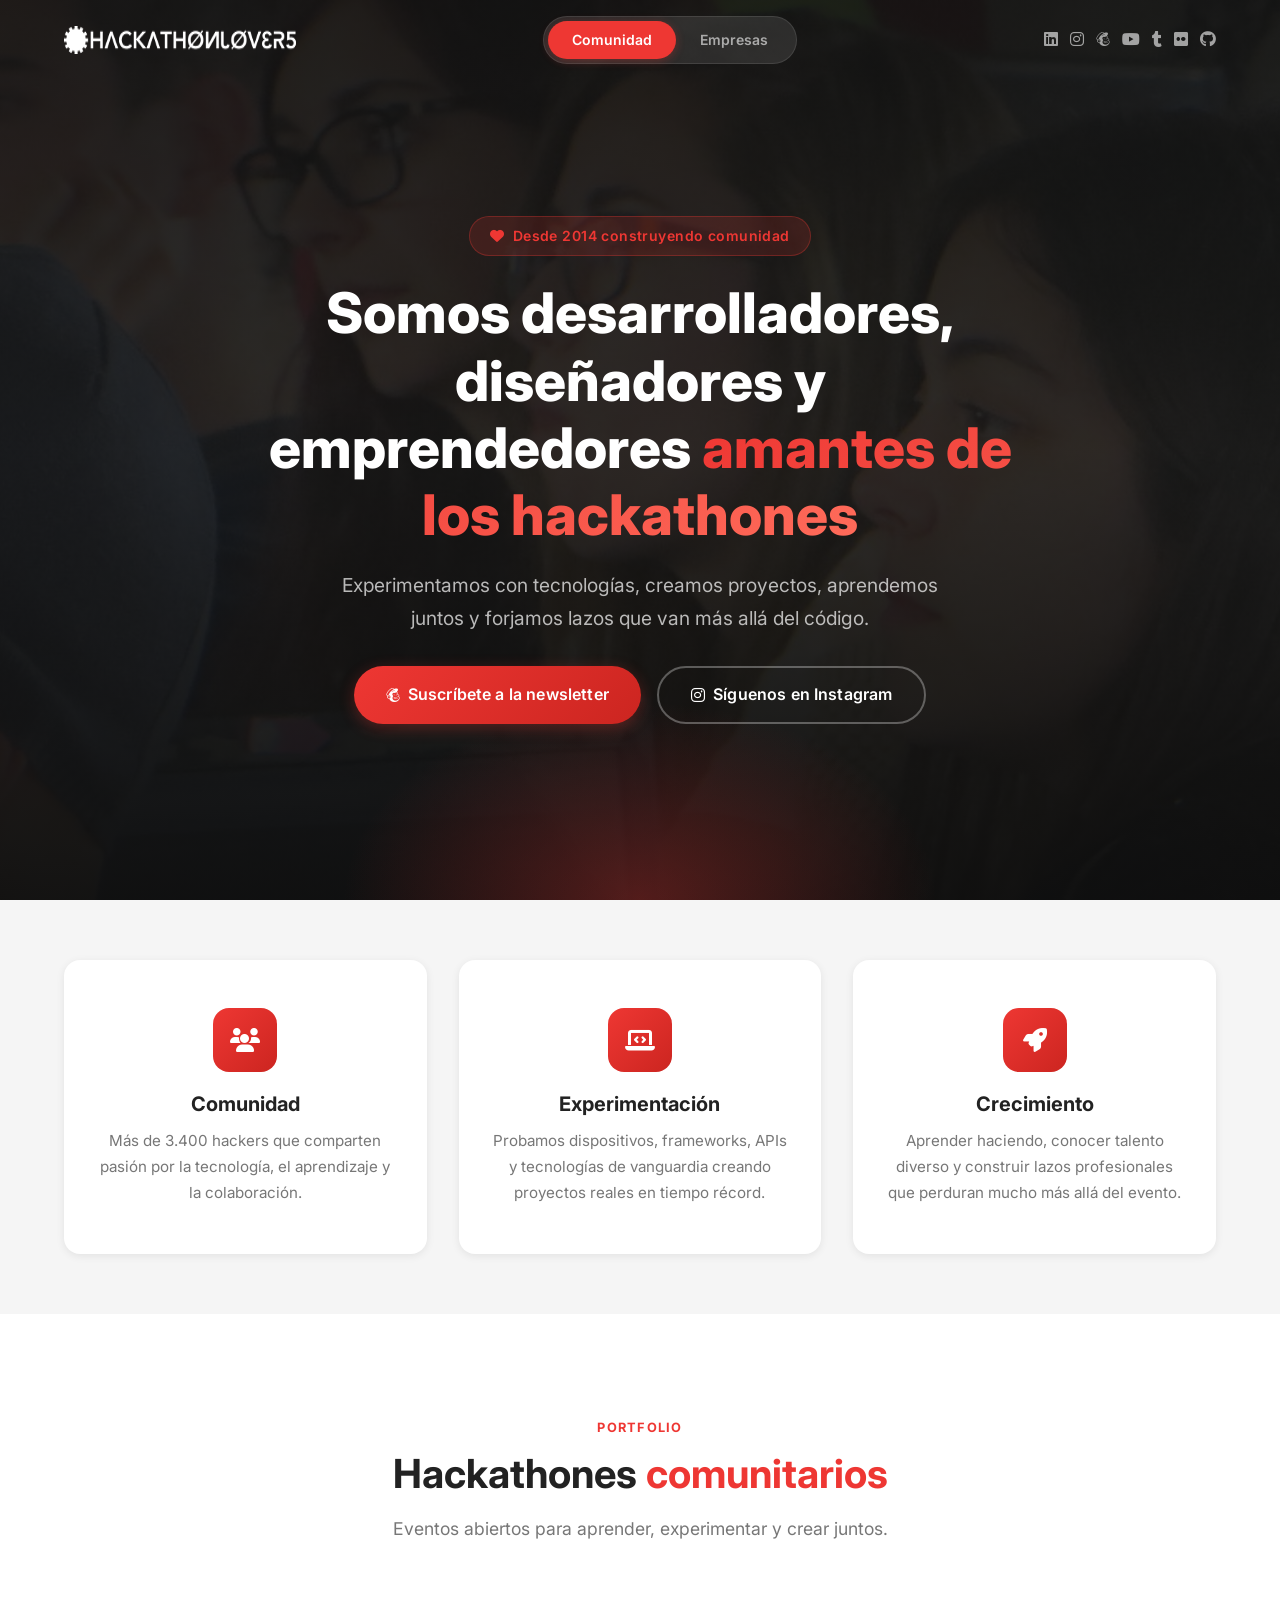
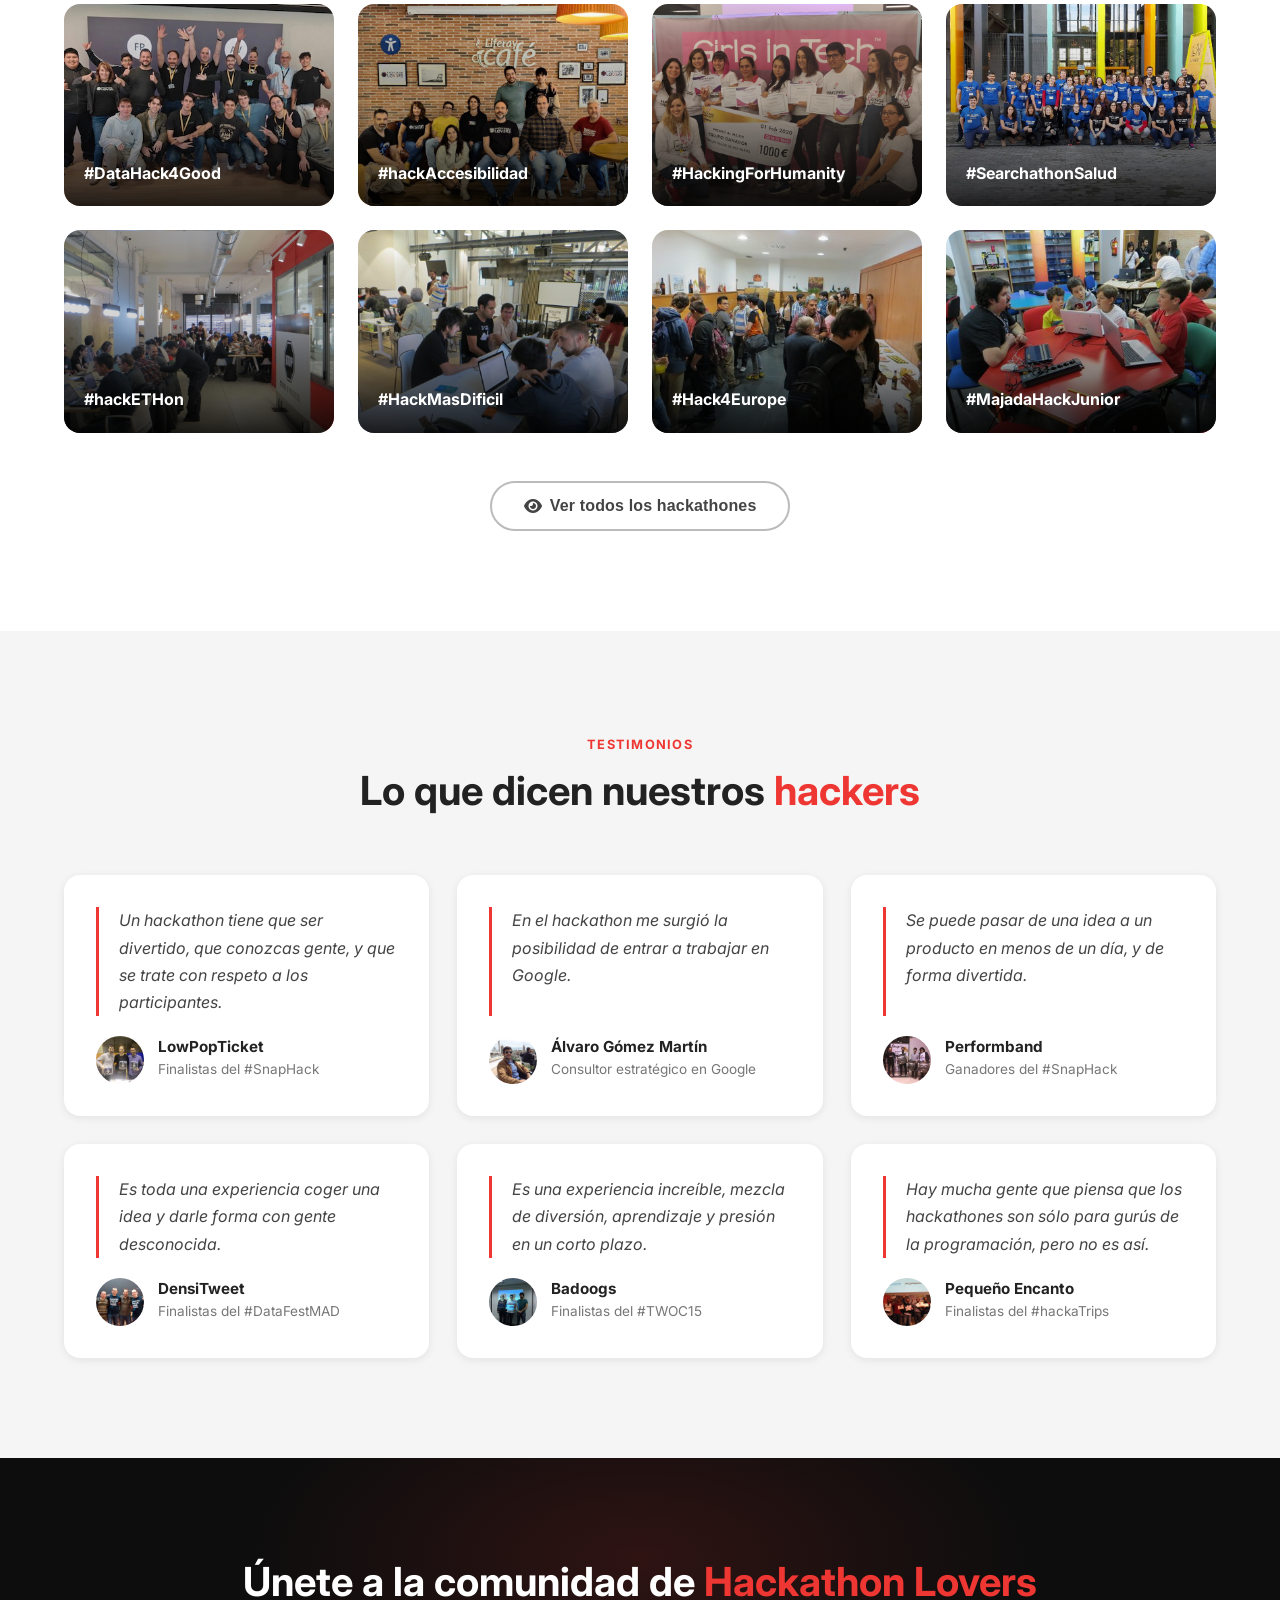
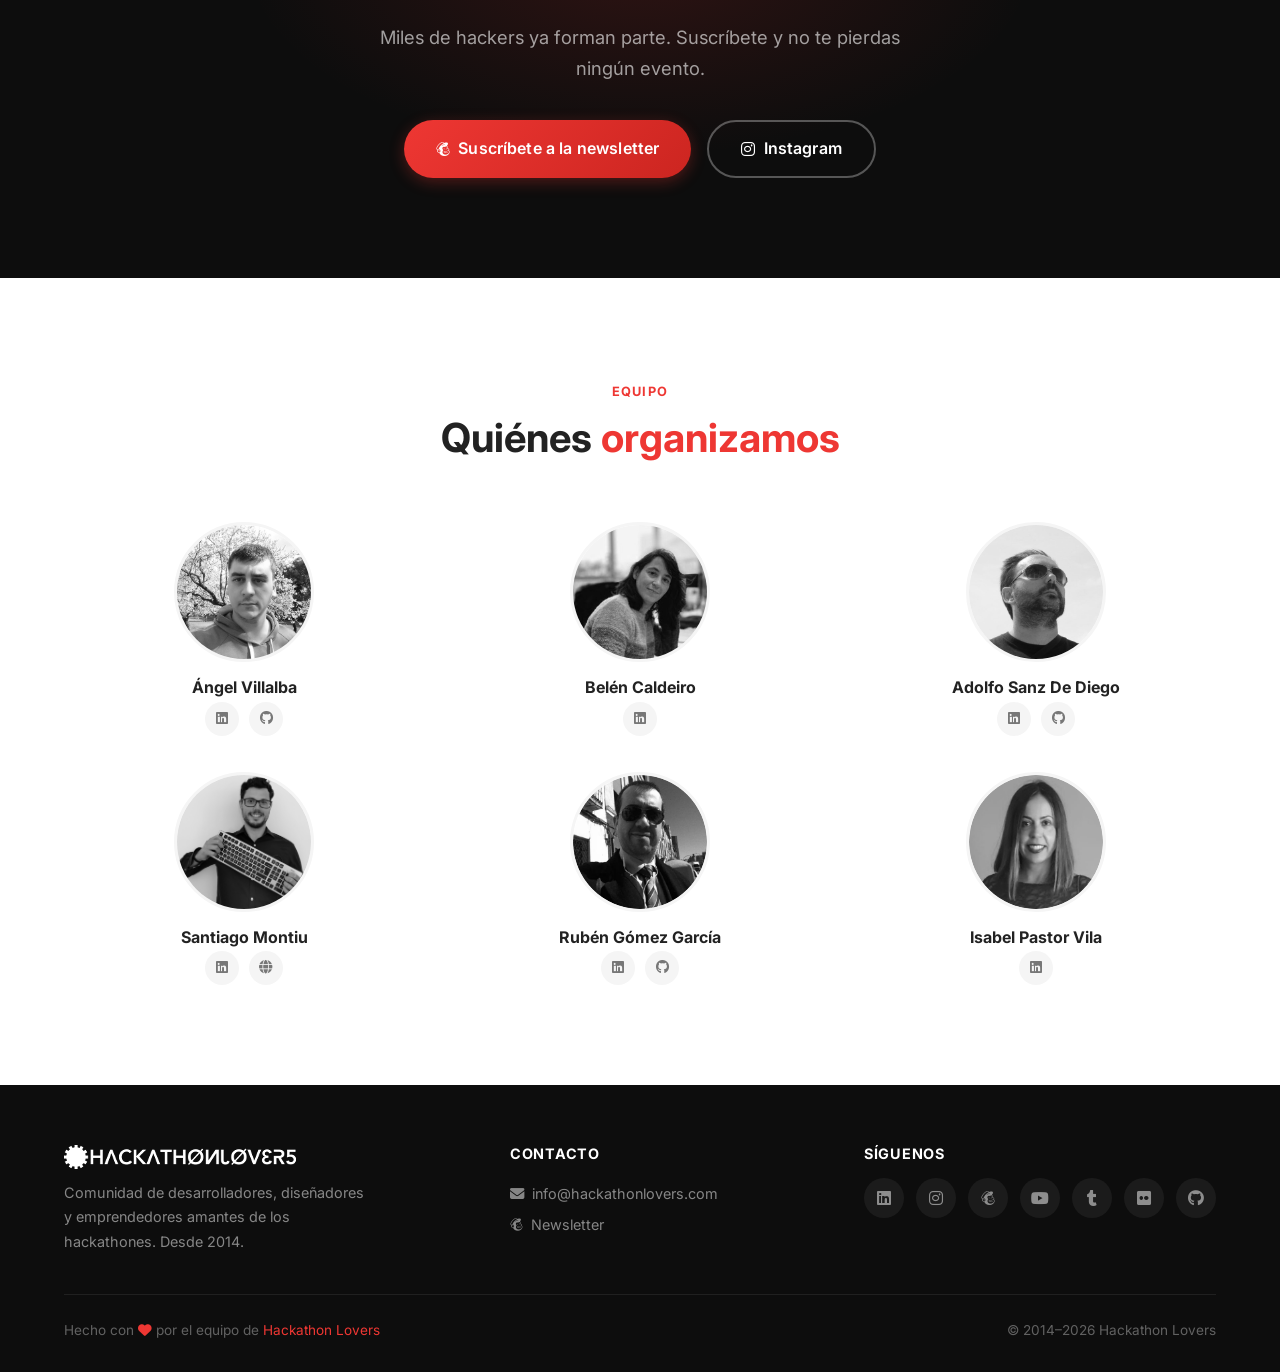
==== comunidad/index.html @ 28b508f4 "feat: nueva web y limpieza" ====
<!DOCTYPE html>
<html lang="es">

<head>
  <meta charset="utf-8">
  <meta name="viewport" content="width=device-width, initial-scale=1">

  <title>Hackathon Lovers — Comunidad de amantes de los hackathones</title>
  <meta name="description"
    content="Hackathon Lovers: comunidad de desarrolladores, diseñadores y emprendedores que organizan hackathones abiertos para aprender, experimentar y crear juntos.">
  <meta name="author" content="Hackathon Lovers">

  <!-- Canonical & International -->
  <link rel="canonical" href="https://hackathonlovers.com/comunidad/">

  <!-- Geo targeting -->
  <meta name="geo.region" content="ES">
  <meta name="geo.placename" content="Spain">
  <meta name="language" content="es">

  <!-- Open Graph -->
  <meta property="og:site_name" content="Hackathon Lovers">
  <meta property="og:title" content="Hackathon Lovers — Comunidad de amantes de los hackathones">
  <meta property="og:description" content="Hackathon Lovers: comunidad de desarrolladores, diseñadores y emprendedores que organizan hackathones abiertos para aprender, experimentar y crear juntos.">
  <meta property="og:type" content="website">
  <meta property="og:url" content="https://hackathonlovers.com/comunidad/">
  <meta property="og:image" content="https://hackathonlovers.com/v4.0/images/hackathones/3x1/1440/08-datafestmad-01-3x1-1440-white.jpg">

  <!-- Twitter Card -->
  <meta name="twitter:card" content="summary_large_image">
  <meta name="twitter:title" content="Hackathon Lovers — Comunidad de amantes de los hackathones">
  <meta name="twitter:description" content="Hackathon Lovers: comunidad de desarrolladores, diseñadores y emprendedores que organizan hackathones abiertos para aprender, experimentar y crear juntos.">
  <meta name="twitter:image" content="https://hackathonlovers.com/v4.0/images/hackathones/3x1/1440/08-datafestmad-01-3x1-1440-white.jpg">

  <!-- Structured data (Organization) -->
  <script type="application/ld+json">
  {
    "@context": "https://schema.org",
    "@type": "Organization",
    "name": "Hackathon Lovers",
    "url": "https://hackathonlovers.com",
    "logo": "https://hackathonlovers.com/v4.0/images/logo/hackathon-lovers-icon-200.png",
    "sameAs": [
      "https://www.linkedin.com/company/hackathonlovers/",
      "https://www.instagram.com/hackathon_lovers",
      "https://twitter.com/HackathonLovers",
      "https://github.com/hackathonlovers"
    ]
  }
  </script>

  <!-- WebSite + SearchAction for agents -->
  <script type="application/ld+json">
  {
    "@context": "https://schema.org",
    "@type": "WebSite",
    "url": "https://hackathonlovers.com/",
    "name": "Hackathon Lovers",
    "potentialAction": {
      "@type": "SearchAction",
      "target": "https://hackathonlovers.com/?s={search_term_string}",
      "query-input": "required name=search_term_string"
    }
  }
  </script>

  <!-- Favicon -->
  <link rel="shortcut icon" href="../../v4.0/images/logo/hackathon-lovers-icon-200.png">

  <!-- Preload hero image -->
  <link rel="preload" as="image" href="https://hackathonlovers.com/v4.0/images/hackathones/3x1/1440/08-datafestmad-01-3x1-1440-white.jpg">

  <!-- Google Fonts -->
  <link rel="preconnect" href="https://fonts.googleapis.com">
  <link rel="preconnect" href="https://fonts.gstatic.com" crossorigin>
  <link href="https://fonts.googleapis.com/css2?family=Inter:wght@400;500;600;700;800&display=swap" rel="stylesheet">

  <!-- Font Awesome 6 -->
  <link rel="stylesheet" href="https://cdnjs.cloudflare.com/ajax/libs/font-awesome/6.5.1/css/all.min.css">

  <!-- Styles -->
  <link rel="stylesheet" href="../styles.css">
</head>

<body class="community-mode">

  <!-- ============================================
       NAVBAR
       ============================================ -->
  <nav class="navbar" id="navbar">
    <div class="container">

      <a class="navbar-logo" href="https://hackathonlovers.com">
        <img src="../../v4.0/images/logo/logo-hackathon-lovers-alargado-bis-232x24.png" alt="Hackathon Lovers" width="232" height="24">
      </a>

      <!-- Page Tabs (links, not toggle) -->
      <div class="navbar-center">
        <div class="mode-toggle">
          <a href="../comunidad/" class="active">Comunidad</a>
          <a href="../empresas/">Empresas</a>
        </div>
      </div>

      <!-- Social -->
      <div class="navbar-social">
        <a href="https://www.linkedin.com/company/hackathonlovers/" title="LinkedIn" aria-label="LinkedIn">
          <i class="fa-brands fa-linkedin"></i>
        </a>
        <a href="https://www.instagram.com/hackathon_lovers" title="Instagram" aria-label="Instagram">
          <i class="fa-brands fa-instagram"></i>
        </a>
        <a href="https://mailchi.mp/821eae6fb30a/hackathonlovers" title="Newsletter" aria-label="Newsletter">
          <i class="fa-brands fa-mailchimp"></i>
        </a>
        <a href="http://youtube.com/channel/UCRwSe7jK-y62BMvIiNBV1qw" title="YouTube" aria-label="YouTube">
          <i class="fa-brands fa-youtube"></i>
        </a>
        <a href="http://hackathonlovers.tumblr.com/" title="Tumblr" aria-label="Tumblr">
          <i class="fa-brands fa-tumblr"></i>
        </a>
        <a href="http://flickr.com/photos/114271676@N05/sets/" title="Flickr" aria-label="Flickr">
          <i class="fa-brands fa-flickr"></i>
        </a>
        <a href="http://github.com/hackathonlovers" title="GitHub" aria-label="GitHub">
          <i class="fa-brands fa-github"></i>
        </a>
      </div>

      <button class="navbar-menu-btn" id="menuBtn" aria-label="Abrir menú">
        <i class="fa-solid fa-bars"></i>
      </button>
    </div>
  </nav>


  <!-- ============================================
       HERO
       ============================================ -->
  <section class="hero" id="hero-community">
    <div class="hero-bg" style="background-image: url('../../v4.0/images/hackathones/3x1/1440/08-datafestmad-01-3x1-1440-white.jpg')"></div>
    <div class="hero-overlay"></div>
    <div class="hero-content">
      <div class="hero-badge">
        <i class="fa-solid fa-heart"></i>
        Desde 2014 construyendo comunidad
      </div>
      <h1>Somos desarrolladores, diseñadores y emprendedores <span class="accent">amantes de los hackathones</span></h1>
      <p>Experimentamos con tecnologías, creamos proyectos, aprendemos juntos y forjamos lazos que van más allá del código.</p>
      <div class="hero-buttons">
        <a href="https://mailchi.mp/821eae6fb30a/hackathonlovers" class="btn btn-primary">
          <i class="fa-brands fa-mailchimp"></i> Suscríbete a la newsletter
        </a>
        <a href="https://instagram.com/hackathonlovers" class="btn btn-outline">
          <i class="fa-brands fa-instagram"></i> Síguenos en Instagram
        </a>
      </div>
    </div>
  </section>


  <!-- ============================================
       VALUE PROPS
       ============================================ -->
  <section class="value-strip" id="values-community">
    <div class="container">
      <div class="value-cards stagger-children">
        <div class="value-card fade-up">
          <div class="value-card-icon"><i class="fa-solid fa-users"></i></div>
          <h4>Comunidad</h4>
          <p>Más de 3.400 hackers que comparten pasión por la tecnología, el aprendizaje y la colaboración.</p>
        </div>
        <div class="value-card fade-up">
          <div class="value-card-icon"><i class="fa-solid fa-laptop-code"></i></div>
          <h4>Experimentación</h4>
          <p>Probamos dispositivos, frameworks, APIs y tecnologías de vanguardia creando proyectos reales en tiempo récord.</p>
        </div>
        <div class="value-card fade-up">
          <div class="value-card-icon"><i class="fa-solid fa-rocket"></i></div>
          <h4>Crecimiento</h4>
          <p>Aprender haciendo, conocer talento diverso y construir lazos profesionales que perduran mucho más allá del evento.</p>
        </div>
      </div>
    </div>
  </section>


  <!-- ============================================
       HACKATHONS GALLERY — COMMUNITY
       ============================================ -->
  <section class="hackathons" id="hackathones-community">
    <div class="container">
      <div class="section-header fade-up">
        <span class="section-label">Portfolio</span>
        <h2>Hackathones <span class="accent">comunitarios</span></h2>
        <p>Eventos abiertos para aprender, experimentar y crear juntos.</p>
      </div>

      <div class="hack-grid stagger-children" id="community-hack-grid">
        <a href="https://hackathonlovers.tumblr.com/post/809046539871961088/retrospectiva-del-hackathon-datahack4good-2025" class="hack-card fade-up">
          <img src="../../v4.0/images/hackathones/4x3/400/28-datahack4good-02-4x3-400.jpg" alt="#DataHack4Good" loading="lazy" width="400" height="300">
          <div class="hack-card-overlay"><div class="hack-card-name">#DataHack4Good</div></div>
        </a>
        <a href="https://hackathonlovers.tumblr.com/post/733176386914811904/retrospectiva-del-hackaccesibilidad" class="hack-card fade-up">
          <img src="../../v4.0/images/hackathones/4x3/400/25-hacckathonaccesibilidad-4x3-400.jpg" alt="#hackAccesibilidad" loading="lazy" width="400" height="300">
          <div class="hack-card-overlay"><div class="hack-card-name">#hackAccesibilidad</div></div>
        </a>
        <a href="https://hackathonlovers.tumblr.com/post/190505671748/retrospectiva-del-hackingforhumanityspain" class="hack-card fade-up">
          <img src="../../v4.0/images/hackathones/4x3/400/22-hackingforhumanityspain-02-4x3-400.jpg" alt="#HackingForHumanitySpain" loading="lazy" width="400" height="300">
          <div class="hack-card-overlay"><div class="hack-card-name">#HackingForHumanity</div></div>
        </a>
        <a href="https://hackathonlovers.tumblr.com/post/189309500208/retrospectiva-del-searchathonsalud" class="hack-card fade-up">
          <img src="../../v4.0/images/hackathones/4x3/400/21-searchathon-4x3-400.jpg" alt="#SearchathonSalud" loading="lazy" width="400" height="300">
          <div class="hack-card-overlay"><div class="hack-card-name">#SearchathonSalud</div></div>
        </a>
        <a href="http://hackathonlovers.tumblr.com/post/172714642778/retrospectiva-del-hackethon" class="hack-card fade-up">
          <img src="../../v4.0/images/hackathones/4x3/400/18-hackethon-02-4x3-400.jpg" alt="#hackETHon" loading="lazy" width="400" height="300">
          <div class="hack-card-overlay"><div class="hack-card-name">#hackETHon</div></div>
        </a>
        <a href="http://hackathonlovers.tumblr.com/post/149192834343/retrospectiva-del-hackmasdificil" class="hack-card fade-up">
          <img src="../../v4.0/images/hackathones/4x3/400/16-hackmasdificil-01-4x3-400.jpg" alt="#HackMasDificil" loading="lazy" width="400" height="300">
          <div class="hack-card-overlay"><div class="hack-card-name">#HackMasDificil</div></div>
        </a>
        <a href="http://hackathonlovers.tumblr.com/post/127698989908/retrospectiva-del-hack4europe" class="hack-card fade-up">
          <img src="../../v4.0/images/hackathones/4x3/400/11-hack4europe-01-4x3-400.jpg" alt="#Hack4Europe" loading="lazy" width="400" height="300">
          <div class="hack-card-overlay"><div class="hack-card-name">#Hack4Europe</div></div>
        </a>
        <a href="http://hackathonlovers.tumblr.com/post/127863108708/retrospectiva-del-majadahackjunior" class="hack-card fade-up">
          <img src="../../v4.0/images/hackathones/4x3/400/12-majadahackjunior-03-4x3-400.jpg" alt="#MajadaHackJunior" loading="lazy" width="400" height="300">
          <div class="hack-card-overlay"><div class="hack-card-name">#MajadaHackJunior</div></div>
        </a>
      </div>

      <!-- Resto ocultos -->
      <div class="hack-grid stagger-children hack-grid-extra" id="community-hack-extra" style="display:none; margin-top:24px;">
        <a href="http://hackathonlovers.tumblr.com/post/125829754083/retrospectiva-del-hackonbusiness" class="hack-card fade-up">
          <img src="../../v4.0/images/hackathones/4x3/400/09-hackonbusiness-01-4x3-400.jpg" alt="#HackOnBusiness" loading="lazy" width="400" height="300">
          <div class="hack-card-overlay"><div class="hack-card-name">#HackOnBusiness</div></div>
        </a>
        <a href="http://hackathonlovers.tumblr.com/post/114679399643/retrospectiva-del-campusinwatch-2015-de-c%C3%B3rdoba" class="hack-card fade-up">
          <img src="../../v4.0/images/hackathones/4x3/400/07-campusinwatch-04-4x3-400.jpg" alt="#CampusInWatch" loading="lazy" width="400" height="300">
          <div class="hack-card-overlay"><div class="hack-card-name">#CampusInWatch</div></div>
        </a>
        <a href="http://hackathonlovers.tumblr.com/post/113606425548/retrospectiva-del-winterhackvlc" class="hack-card fade-up">
          <img src="../../v4.0/images/hackathones/4x3/400/06-winterhack-02-4x3-400.jpg" alt="#WinterHackVLC" loading="lazy" width="400" height="300">
          <div class="hack-card-overlay"><div class="hack-card-name">#WinterHackVLC</div></div>
        </a>
        <a href="http://www.meetup.com/es/Hackathon-Lovers/events/206820802/" class="hack-card fade-up">
          <img src="../../v4.0/images/hackathones/4x3/400/04-thinkingthings-02-4x3-400.jpg" alt="#ThinkingThings" loading="lazy" width="400" height="300">
          <div class="hack-card-overlay"><div class="hack-card-name">#ThinkingThings</div></div>
        </a>
        <a href="http://www.meetup.com/es/Hackathon-Lovers/events/196595462/" class="hack-card fade-up">
          <img src="../../v4.0/images/hackathones/4x3/400/03-summerhack-02-4x3-400.jpg" alt="#SummerHackVLC" loading="lazy" width="400" height="300">
          <div class="hack-card-overlay"><div class="hack-card-name">#SummerHackVLC</div></div>
        </a>
        <a href="http://hackathonlovers.tumblr.com/post/73306343548/retrospectiva-del-primer-hackathon-de" class="hack-card fade-up">
          <img src="../../v4.0/images/hackathones/4x3/400/01-primer-hackathon-03-4x3-400.jpg" alt="#PrimerHackathon" loading="lazy" width="400" height="300">
          <div class="hack-card-overlay"><div class="hack-card-name">#PrimerHackathon</div></div>
        </a>
      </div>

      <div class="text-center" style="margin-top:32px;">
        <button class="btn btn-outline-dark" id="btn-show-community" onclick="toggleHacks('community')">
          <i class="fa-solid fa-eye"></i> Ver todos los hackathones
        </button>
      </div>
    </div>
  </section>


  <!-- ============================================
       TESTIMONIALS
       ============================================ -->
  <section class="testimonials" id="testimonios-community">
    <div class="container">
      <div class="section-header fade-up">
        <span class="section-label">Testimonios</span>
        <h2>Lo que dicen nuestros <span class="accent">hackers</span></h2>
      </div>

      <div class="testimonial-grid stagger-children">

        <div class="testimonial-card fade-up">
          <div class="testimonial-quote">Un hackathon tiene que ser divertido, que conozcas gente, y que se trate con respeto a los participantes.</div>
          <div class="testimonial-author">
            <img src="../../v4.0/images/entrevistas/cuadradas/128/04-lowpopticket-bis-128.jpg" alt="LowPopTicket" loading="lazy" width="128" height="128">
            <div class="testimonial-author-info">
              <h5>LowPopTicket</h5>
              <span>Finalistas del #SnapHack</span>
            </div>
          </div>
        </div>

        <div class="testimonial-card fade-up">
          <div class="testimonial-quote">En el hackathon me surgió la posibilidad de entrar a trabajar en Google.</div>
          <div class="testimonial-author">
            <img src="../../v4.0/images/entrevistas/cuadradas/128/02-alvaro-gomez-bis-128.jpg" alt="Álvaro Gómez Martín" loading="lazy" width="128" height="128">
            <div class="testimonial-author-info">
              <h5>Álvaro Gómez Martín</h5>
              <span>Consultor estratégico en Google</span>
            </div>
          </div>
        </div>

        <div class="testimonial-card fade-up">
          <div class="testimonial-quote">Se puede pasar de una idea a un producto en menos de un día, y de forma divertida.</div>
          <div class="testimonial-author">
            <img src="../../v4.0/images/entrevistas/cuadradas/128/05-performband-bis-128.jpg" alt="Performband" loading="lazy" width="128" height="128">
            <div class="testimonial-author-info">
              <h5>Performband</h5>
              <span>Ganadores del #SnapHack</span>
            </div>
          </div>
        </div>

        <div class="testimonial-card fade-up">
          <div class="testimonial-quote">Es toda una experiencia coger una idea y darle forma con gente desconocida.</div>
          <div class="testimonial-author">
            <img src="../../v4.0/images/entrevistas/cuadradas/128/10-densitweet-bis-128.jpg" alt="DensiTweet" loading="lazy" width="128" height="128">
            <div class="testimonial-author-info">
              <h5>DensiTweet</h5>
              <span>Finalistas del #DataFestMAD</span>
            </div>
          </div>
        </div>

        <div class="testimonial-card fade-up">
          <div class="testimonial-quote">Es una experiencia increíble, mezcla de diversión, aprendizaje y presión en un corto plazo.</div>
          <div class="testimonial-author">
            <img src="../../v4.0/images/entrevistas/cuadradas/128/12-badoogs-bis-128.jpg" alt="Badoogs" loading="lazy" width="128" height="128">
            <div class="testimonial-author-info">
              <h5>Badoogs</h5>
              <span>Finalistas del #TWOC15</span>
            </div>
          </div>
        </div>

        <div class="testimonial-card fade-up">
          <div class="testimonial-quote">Hay mucha gente que piensa que los hackathones son sólo para gurús de la programación, pero no es así.</div>
          <div class="testimonial-author">
            <img src="../../v4.0/images/entrevistas/cuadradas/128/30-pequeno-encanto-bis-128.jpg" alt="Pequeño Encanto" loading="lazy" width="128" height="128">
            <div class="testimonial-author-info">
              <h5>Pequeño Encanto</h5>
              <span>Finalistas del #hackaTrips</span>
            </div>
          </div>
        </div>

      </div>
    </div>
  </section>


  <!-- ============================================
       CTA
       ============================================ -->
  <section class="cta" id="cta-community">
    <div class="container">
      <h2 class="fade-up">Únete a la comunidad de <span class="accent">Hackathon Lovers</span></h2>
      <p class="fade-up">Miles de hackers ya forman parte. Suscríbete y no te pierdas ningún evento.</p>
      <div class="hero-buttons fade-up">
        <a href="https://mailchi.mp/821eae6fb30a/hackathonlovers" class="btn btn-primary">
          <i class="fa-brands fa-mailchimp"></i> Suscríbete a la newsletter
        </a>
        <a href="https://instagram.com/hackathonlovers" class="btn btn-outline">
          <i class="fa-brands fa-instagram"></i> Instagram
        </a>
      </div>
    </div>
  </section>


  <!-- ============================================
       TEAM
       ============================================ -->
  <section class="team" id="equipo">
    <div class="container">
      <div class="section-header fade-up">
        <span class="section-label">Equipo</span>
        <h2>Quiénes <span class="accent">organizamos</span></h2>
      </div>

      <div class="team-grid stagger-children">

        <!-- Ángel Villalba -->
        <div class="team-card fade-up">
          <img class="team-photo" src="../../v4.0/images/team/angel-villalba-400-bn.jpg" alt="Ángel Villalba">
          <h4>Ángel Villalba</h4>
          <div class="team-social">
            <a href="http://linkedin.com/in/angelvilfp" aria-label="LinkedIn"><i class="fa-brands fa-linkedin"></i></a>
            <a href="http://github.com/angelisco1" aria-label="GitHub"><i class="fa-brands fa-github"></i></a>
          </div>
        </div>

        <!-- Belén Caldeiro -->
        <div class="team-card fade-up">
          <img class="team-photo" src="../../v4.0/images/team/belen-caldeiro-400-bn.jpg" alt="Belén Caldeiro">
          <h4>Belén Caldeiro</h4>
          <div class="team-social">
            <a href="https://www.linkedin.com/in/belencaldeiro/" aria-label="LinkedIn"><i class="fa-brands fa-linkedin"></i></a>
          </div>
        </div>

        <!-- Adolfo Sanz De Diego -->
        <div class="team-card fade-up">
          <img class="team-photo" src="../../v4.0/images/team/adolfo-sanz-400-bn.jpg" alt="Adolfo Sanz De Diego">
          <h4>Adolfo Sanz De Diego</h4>
          <div class="team-social">
            <a href="http://linkedin.com/in/asanzdiego" aria-label="LinkedIn"><i class="fa-brands fa-linkedin"></i></a>
            <a href="http://github.com/asanzdiego" aria-label="GitHub"><i class="fa-brands fa-github"></i></a>
          </div>
        </div>

        <!-- Santiago Montiu -->
        <div class="team-card fade-up">
          <img class="team-photo" src="../../v4.0/images/team/santiago-montiu.jpg" alt="Santiago Montiu">
          <h4>Santiago Montiu</h4>
          <div class="team-social">
            <a href="https://es.linkedin.com/in/montiu" aria-label="LinkedIn"><i class="fa-brands fa-linkedin"></i></a>
            <a href="https://montiu.com" aria-label="Web personal"><i class="fa-solid fa-globe"></i></a>
          </div>
        </div>

        <!-- Rubén Gómez García -->
        <div class="team-card fade-up">
          <img class="team-photo" src="../../v4.0/images/team/ruben-gomez-400-bn.png" alt="Rubén Gómez García">
          <h4>Rubén Gómez García</h4>
          <div class="team-social">
            <a href="https://www.linkedin.com/in/rubgomez/" aria-label="LinkedIn"><i class="fa-brands fa-linkedin"></i></a>
            <a href="https://github.com/kaneproject" aria-label="GitHub"><i class="fa-brands fa-github"></i></a>
          </div>
        </div>

        <!-- Isabel Pastor Vila -->
        <div class="team-card fade-up">
          <img class="team-photo" src="../../v4.0/images/team/isabel-pastor-400-bn.png" alt="Isabel Pastor Vila">
          <h4>Isabel Pastor Vila</h4>
          <div class="team-social">
            <a href="https://www.linkedin.com/in/m%C2%AA-isabel-pastor-vila-a5713754/" aria-label="LinkedIn"><i class="fa-brands fa-linkedin"></i></a>
          </div>
        </div>

      </div>
    </div>
  </section>


  <!-- ============================================
       FOOTER
       ============================================ -->
  <footer class="footer">
    <div class="container">
      <div class="footer-content">

        <div class="footer-brand">
          <img src="../../v4.0/images/logo/logo-hackathon-lovers-alargado-bis-232x24.png" alt="Hackathon Lovers">
          <p>Comunidad de desarrolladores, diseñadores y emprendedores amantes de los hackathones. Desde 2014.</p>
        </div>

        <div class="footer-links">
          <h5>Contacto</h5>
          <a href="mailto:info@hackathonlovers.com"><i class="fa-solid fa-envelope"></i>&nbsp; info@hackathonlovers.com</a>
          <a href="https://mailchi.mp/821eae6fb30a/hackathonlovers"><i class="fa-brands fa-mailchimp"></i>&nbsp; Newsletter</a>
        </div>

        <div>
          <h5 style="color:white; font-size:0.9rem; margin-bottom:16px; text-transform:uppercase; letter-spacing:0.05em;">Síguenos</h5>
          <div class="footer-social">
            <a href="https://www.linkedin.com/company/hackathonlovers/" aria-label="LinkedIn"><i class="fa-brands fa-linkedin"></i></a>
            <a href="https://www.instagram.com/hackathon_lovers" aria-label="Instagram"><i class="fa-brands fa-instagram"></i></a>
            <a href="https://mailchi.mp/821eae6fb30a/hackathonlovers" aria-label="Newsletter"><i class="fa-brands fa-mailchimp"></i></a>
            <a href="http://youtube.com/channel/UCRwSe7jK-y62BMvIiNBV1qw" aria-label="YouTube"><i class="fa-brands fa-youtube"></i></a>
            <a href="http://hackathonlovers.tumblr.com/" aria-label="Tumblr"><i class="fa-brands fa-tumblr"></i></a>
            <a href="http://flickr.com/photos/114271676@N05/sets/" aria-label="Flickr"><i class="fa-brands fa-flickr"></i></a>
            <a href="http://github.com/hackathonlovers" aria-label="GitHub"><i class="fa-brands fa-github"></i></a>
          </div>
        </div>

      </div>

      <div class="footer-bottom">
        <p>Hecho con <span class="heart"><i class="fa-solid fa-heart"></i></span> por el equipo de <a href="https://hackathonlovers.com">Hackathon Lovers</a></p>
        <p>© 2014–2026 Hackathon Lovers</p>
      </div>
    </div>
  </footer>


  <!-- ============================================
       JAVASCRIPT
       ============================================ -->
  <script>
    document.addEventListener('DOMContentLoaded', function () {

      // ------ Navbar scroll ------
      const navbar = document.getElementById('navbar');
      window.addEventListener('scroll', () => {
        navbar.classList.toggle('scrolled', window.scrollY > 60);
      });


      // ------ Mobile menu ------
      const menuBtn = document.getElementById('menuBtn');
      menuBtn.addEventListener('click', () => {
        navbar.classList.toggle('menu-open');
      });


      // ------ Fade-up on scroll (Intersection Observer) ------
      const observer = new IntersectionObserver((entries) => {
        entries.forEach(entry => {
          if (entry.isIntersecting) {
            entry.target.classList.add('visible');
          }
        });
      }, {
        threshold: 0.1,
        rootMargin: '0px 0px -60px 0px'
      });

      document.querySelectorAll('.fade-up').forEach(el => observer.observe(el));


      // ------ Toggle hack grid expand ------
      window.toggleHacks = function(mode) {
        const extra = document.getElementById(mode + '-hack-extra');
        const btn = document.getElementById('btn-show-' + mode);
        if (extra.style.display === 'none') {
          extra.style.display = 'grid';
          btn.innerHTML = '<i class="fa-solid fa-eye-slash"></i> Ver menos';
          // Trigger fade-in
          setTimeout(() => {
            extra.querySelectorAll('.fade-up').forEach(el => el.classList.add('visible'));
          }, 50);
        } else {
          extra.style.display = 'none';
          btn.innerHTML = '<i class="fa-solid fa-eye"></i> Ver todos los hackathones';
        }
      };


      // ------ Smooth scroll for anchor links ------
      document.querySelectorAll('a[href^="#"]').forEach(anchor => {
        anchor.addEventListener('click', function (e) {
          const target = document.querySelector(this.getAttribute('href'));
          if (target) {
            e.preventDefault();
            target.scrollIntoView({ behavior: 'smooth', block: 'start' });
            // Close mobile menu if open
            navbar.classList.remove('menu-open');
          }
        });
      });

    });
  </script>

</body>

</html>
---- styles.css ----
/* ============================================================
   Hackathon Lovers v2-b2b — Modern CSS Design System
   Colors: #ee3733 (accent), #444 (dark text), #0d0d0d (dark bg)
   Font: Inter (Google Fonts)
   ============================================================ */

/* --- Reset & Base --- */
*, *::before, *::after {
  margin: 0;
  padding: 0;
  box-sizing: border-box;
}

html {
  scroll-behavior: smooth;
  font-size: 16px;
}

body {
  font-family: 'Inter', system-ui, -apple-system, sans-serif;
  color: #333;
  background: #fff;
  line-height: 1.6;
  -webkit-font-smoothing: antialiased;
  overflow-x: hidden;
}

a {
  text-decoration: none;
  color: inherit;
  transition: color 0.2s ease;
}

img {
  max-width: 100%;
  height: auto;
  display: block;
}

ul { list-style: none; }

.container {
  width: 100%;
  max-width: 1200px;
  margin: 0 auto;
  padding: 0 24px;
}

/* --- CSS Custom Properties --- */
:root {
  --red: #ee3733;
  --red-dark: #cc2520;
  --red-glow: rgba(238, 55, 51, 0.3);
  --dark: #0d0d0d;
  --dark-light: #1a1a1a;
  --dark-card: #151515;
  --gray-900: #222;
  --gray-700: #444;
  --gray-500: #777;
  --gray-300: #bbb;
  --gray-100: #f5f5f5;
  --white: #ffffff;
  --glass-bg: rgba(255, 255, 255, 0.08);
  --glass-border: rgba(255, 255, 255, 0.12);
  --shadow-sm: 0 2px 8px rgba(0,0,0,0.08);
  --shadow-md: 0 8px 30px rgba(0,0,0,0.12);
  --shadow-lg: 0 20px 60px rgba(0,0,0,0.15);
  --shadow-glow: 0 0 30px var(--red-glow);
  --radius-sm: 8px;
  --radius-md: 16px;
  --radius-lg: 24px;
  --radius-full: 9999px;
  --transition: 0.3s cubic-bezier(0.4, 0, 0.2, 1);
}

/* --- Typography --- */
h1, h2, h3, h4, h5, h6 {
  line-height: 1.2;
  font-weight: 700;
  color: var(--gray-900);
}

h1 { font-size: clamp(2rem, 5vw, 3.5rem); }
h2 { font-size: clamp(1.5rem, 4vw, 2.5rem); }
h3 { font-size: clamp(1.2rem, 3vw, 1.75rem); }
h4 { font-size: 1.25rem; }

p {
  color: var(--gray-500);
  line-height: 1.7;
}

.accent { color: var(--red); }
.text-white { color: var(--white); }
.text-center { text-align: center; }
.text-light { color: var(--gray-300); }

/* --- Buttons --- */
.btn {
  display: inline-flex;
  align-items: center;
  gap: 8px;
  padding: 14px 32px;
  font-size: 1rem;
  font-weight: 600;
  border: none;
  border-radius: var(--radius-full);
  cursor: pointer;
  transition: var(--transition);
  text-decoration: none;
  letter-spacing: 0.01em;
}

.btn-primary {
  background: linear-gradient(135deg, var(--red), var(--red-dark));
  color: var(--white);
  box-shadow: 0 4px 15px var(--red-glow);
}

.btn-primary:hover {
  transform: translateY(-2px);
  box-shadow: 0 8px 25px var(--red-glow);
}

.btn-outline {
  background: transparent;
  color: var(--white);
  border: 2px solid rgba(255,255,255,0.3);
}

.btn-outline:hover {
  background: rgba(255,255,255,0.1);
  border-color: rgba(255,255,255,0.6);
  transform: translateY(-2px);
}

.btn-outline-dark {
  background: transparent;
  color: var(--gray-700);
  border: 2px solid var(--gray-300);
}

.btn-outline-dark:hover {
  border-color: var(--red);
  color: var(--red);
  transform: translateY(-2px);
}

.btn-sm {
  padding: 10px 24px;
  font-size: 0.875rem;
}

/* --- Navbar --- */
.navbar {
  position: fixed;
  top: 0;
  left: 0;
  right: 0;
  z-index: 1000;
  padding: 16px 0;
  transition: var(--transition);
}

.navbar.scrolled {
  background: rgba(13, 13, 13, 0.85);
  backdrop-filter: blur(20px) saturate(180%);
  -webkit-backdrop-filter: blur(20px) saturate(180%);
  border-bottom: 1px solid var(--glass-border);
  padding: 10px 0;
}

.navbar .container {
  display: flex;
  align-items: center;
  justify-content: space-between;
}

.navbar-logo img {
  height: 28px;
  filter: brightness(0) invert(1);
}

.navbar-center {
  display: flex;
  align-items: center;
  gap: 24px;
}

.navbar-social {
  display: flex;
  align-items: center;
  gap: 12px;
}

.navbar-social a {
  color: rgba(255,255,255,0.6);
  font-size: 1rem;
  transition: var(--transition);
}

.navbar-social a:hover {
  color: var(--white);
}

/* --- Mode Toggle --- */
.mode-toggle {
  display: flex;
  background: rgba(255,255,255,0.1);
  border-radius: var(--radius-full);
  padding: 4px;
  border: 1px solid rgba(255,255,255,0.1);
}

.mode-toggle button,
.mode-toggle a {
  padding: 8px 24px;
  border: none;
  border-radius: var(--radius-full);
  background: transparent;
  color: rgba(255,255,255,0.6);
  font-family: 'Inter', sans-serif;
  font-size: 0.875rem;
  font-weight: 600;
  cursor: pointer;
  transition: var(--transition);
  white-space: nowrap;
  text-decoration: none;
}

.mode-toggle button.active,
.mode-toggle a.active {
  background: var(--red);
  color: var(--white);
  box-shadow: 0 2px 10px var(--red-glow);
}

.mode-toggle button:hover:not(.active),
.mode-toggle a:hover:not(.active) {
  color: var(--white);
}

/* Mobile menu button */
.navbar-menu-btn {
  display: none;
  background: none;
  border: none;
  color: var(--white);
  font-size: 1.5rem;
  cursor: pointer;
}

/* --- Hero --- */
.hero {
  position: relative;
  min-height: 100vh;
  display: flex;
  align-items: center;
  justify-content: center;
  overflow: hidden;
  background: var(--dark);
}

.hero-bg {
  position: absolute;
  inset: 0;
  background-size: cover;
  background-position: center;
  opacity: 0.3;
  transition: opacity 0.6s ease;
}

.hero-overlay {
  position: absolute;
  inset: 0;
  background: linear-gradient(
    180deg,
    rgba(13,13,13,0.7) 0%,
    rgba(13,13,13,0.5) 50%,
    rgba(13,13,13,0.9) 100%
  );
}

.hero-content {
  position: relative;
  z-index: 2;
  text-align: center;
  max-width: 800px;
  margin: 0 auto;
  padding: 120px 24px 80px;
}

.hero-badge {
  display: inline-flex;
  align-items: center;
  gap: 8px;
  padding: 8px 20px;
  background: rgba(238, 55, 51, 0.15);
  border: 1px solid rgba(238, 55, 51, 0.3);
  border-radius: var(--radius-full);
  color: var(--red);
  font-size: 0.875rem;
  font-weight: 600;
  margin-bottom: 24px;
  letter-spacing: 0.03em;
}

.hero h1 {
  color: var(--white);
  margin-bottom: 20px;
  font-weight: 800;
}

.hero h1 .accent {
  background: linear-gradient(135deg, var(--red), #ff6b5a);
  -webkit-background-clip: text;
  -webkit-text-fill-color: transparent;
  background-clip: text;
}

.hero p {
  color: rgba(255,255,255,0.7);
  font-size: 1.2rem;
  margin-bottom: 32px;
  max-width: 600px;
  margin-left: auto;
  margin-right: auto;
}

.hero-buttons {
  display: flex;
  gap: 16px;
  justify-content: center;
  flex-wrap: wrap;
}

/* Decorative glow */
.hero::after {
  content: '';
  position: absolute;
  bottom: -200px;
  left: 50%;
  transform: translateX(-50%);
  width: 600px;
  height: 400px;
  background: radial-gradient(ellipse, var(--red-glow), transparent 70%);
  pointer-events: none;
  z-index: 1;
}

/* --- Section Base --- */
.section {
  padding: 100px 0;
}

.section-header {
  text-align: center;
  max-width: 700px;
  margin: 0 auto 60px;
}

.section-header h2 {
  margin-bottom: 16px;
}

.section-header p {
  font-size: 1.1rem;
}

.section-label {
  display: inline-block;
  font-size: 0.8rem;
  font-weight: 700;
  text-transform: uppercase;
  letter-spacing: 0.1em;
  color: var(--red);
  margin-bottom: 12px;
}

/* --- Value Props Strip --- */
.value-strip {
  padding: 60px 0;
  background: var(--gray-100);
}

.value-strip .container {
  display: flex;
  justify-content: center;
  gap: 20px;
  flex-wrap: wrap;
}

.value-pill {
  display: inline-flex;
  align-items: center;
  gap: 10px;
  padding: 14px 28px;
  background: var(--white);
  border-radius: var(--radius-full);
  box-shadow: var(--shadow-sm);
  font-weight: 600;
  font-size: 1rem;
  color: var(--gray-700);
  transition: var(--transition);
}

.value-pill:hover {
  transform: translateY(-3px);
  box-shadow: var(--shadow-md);
}

.value-pill i {
  color: var(--red);
  font-size: 1.1rem;
}

/* Community value cards */
.value-cards {
  display: grid;
  grid-template-columns: repeat(3, 1fr);
  gap: 32px;
}

.value-card {
  text-align: center;
  padding: 48px 32px;
  background: var(--white);
  border-radius: var(--radius-md);
  box-shadow: var(--shadow-sm);
  transition: var(--transition);
}

.value-card:hover {
  transform: translateY(-6px);
  box-shadow: var(--shadow-md);
}

.value-card-icon {
  width: 64px;
  height: 64px;
  display: flex;
  align-items: center;
  justify-content: center;
  background: linear-gradient(135deg, var(--red), var(--red-dark));
  border-radius: var(--radius-md);
  color: var(--white);
  font-size: 1.5rem;
  margin: 0 auto 20px;
}

.value-card h4 {
  margin-bottom: 12px;
}

.value-card p {
  font-size: 0.95rem;
}

/* --- Stats Section --- */
.stats {
  background: linear-gradient(135deg, var(--red), var(--red-dark));
  padding: 80px 0;
}

.stats-grid {
  display: grid;
  grid-template-columns: repeat(4, 1fr);
  gap: 40px;
}

.stat-item {
  text-align: center;
}

.stat-item i {
  font-size: 2rem;
  color: rgba(255,255,255,0.7);
  margin-bottom: 16px;
}

.stat-number {
  font-size: 3rem;
  font-weight: 800;
  color: var(--white);
  line-height: 1;
  margin-bottom: 8px;
}

.stat-label {
  font-size: 1rem;
  color: rgba(255,255,255,0.8);
  font-weight: 500;
  text-transform: uppercase;
  letter-spacing: 0.05em;
}

/* --- B2B Services Grid --- */
.services {
  background: var(--dark);
  padding: 100px 0;
}

.services .section-header h2,
.services .section-header p {
  color: var(--white);
}

.services .section-header p {
  color: rgba(255,255,255,0.6);
}

.services-grid {
  display: grid;
  grid-template-columns: repeat(auto-fill, minmax(340px, 1fr));
  gap: 24px;
}

.service-card {
  background: var(--dark-card);
  border: 1px solid rgba(255,255,255,0.06);
  border-radius: var(--radius-md);
  padding: 36px 32px;
  transition: var(--transition);
  position: relative;
  overflow: hidden;
}

.service-card::before {
  content: '';
  position: absolute;
  top: 0;
  left: 0;
  right: 0;
  height: 3px;
  background: linear-gradient(90deg, var(--red), transparent);
  opacity: 0;
  transition: var(--transition);
}

.service-card:hover {
  border-color: rgba(238, 55, 51, 0.2);
  transform: translateY(-4px);
  box-shadow: 0 10px 40px rgba(0,0,0,0.3);
}

.service-card:hover::before {
  opacity: 1;
}

.service-card-icon {
  width: 50px;
  height: 50px;
  display: flex;
  align-items: center;
  justify-content: center;
  background: rgba(238, 55, 51, 0.1);
  border-radius: 12px;
  color: var(--red);
  font-size: 1.3rem;
  margin-bottom: 20px;
}

.service-card h4 {
  color: var(--white);
  margin-bottom: 8px;
  font-size: 1.15rem;
}

.service-card .service-hook {
  color: var(--red);
  font-weight: 600;
  font-size: 0.95rem;
  margin-bottom: 12px;
}

.service-card p {
  color: rgba(255,255,255,0.55);
  font-size: 0.95rem;
  line-height: 1.6;
}

/* --- Hackathons Gallery --- */
.hackathons {
  padding: 100px 0;
  background: var(--white);
}

.hack-grid {
  display: grid;
  grid-template-columns: repeat(4, 1fr);
  gap: 24px;
  margin-bottom: 48px;
}

.hack-card {
  position: relative;
  border-radius: var(--radius-md);
  overflow: hidden;
  aspect-ratio: 4/3;
  cursor: pointer;
  transition: var(--transition);
}

.hack-card:hover {
  transform: translateY(-6px);
  box-shadow: var(--shadow-lg);
}

.hack-card img {
  width: 100%;
  height: 100%;
  object-fit: cover;
  transition: transform 0.5s ease;
}

.hack-card:hover img {
  transform: scale(1.08);
}

.hack-card-overlay {
  position: absolute;
  inset: 0;
  background: linear-gradient(
    to top,
    rgba(0,0,0,0.85) 0%,
    rgba(0,0,0,0.2) 50%,
    transparent 100%
  );
  display: flex;
  flex-direction: column;
  justify-content: flex-end;
  padding: 20px;
}

.hack-card-name {
  color: var(--white);
  font-weight: 700;
  font-size: 1rem;
}

.hack-card-date {
  color: rgba(255,255,255,0.6);
  font-size: 0.85rem;
  margin-top: 4px;
}

/* --- Testimonials --- */
.testimonials {
  padding: 100px 0;
  background: var(--gray-100);
}

.testimonial-grid {
  display: grid;
  grid-template-columns: repeat(auto-fill, minmax(320px, 1fr));
  gap: 28px;
}

.testimonial-card {
  background: var(--white);
  border-radius: var(--radius-md);
  padding: 32px;
  box-shadow: var(--shadow-sm);
  transition: var(--transition);
  display: flex;
  flex-direction: column;
}

.testimonial-card:hover {
  transform: translateY(-4px);
  box-shadow: var(--shadow-md);
}

.testimonial-quote {
  font-size: 1rem;
  color: var(--gray-700);
  line-height: 1.7;
  flex: 1;
  margin-bottom: 20px;
  font-style: italic;
  position: relative;
  padding-left: 20px;
  border-left: 3px solid var(--red);
}

.testimonial-author {
  display: flex;
  align-items: center;
  gap: 14px;
}

.testimonial-author img {
  width: 48px;
  height: 48px;
  border-radius: 50%;
  object-fit: cover;
}

.testimonial-author-info h5 {
  font-size: 0.95rem;
  color: var(--gray-900);
}

.testimonial-author-info span {
  font-size: 0.85rem;
  color: var(--gray-500);
}

/* --- CTA Section --- */
.cta {
  padding: 100px 0;
  background: var(--dark);
  text-align: center;
  position: relative;
  overflow: hidden;
}

.cta::before {
  content: '';
  position: absolute;
  top: -100px;
  left: 50%;
  transform: translateX(-50%);
  width: 800px;
  height: 400px;
  background: radial-gradient(ellipse, rgba(238,55,51,0.15), transparent 70%);
  pointer-events: none;
}

.cta h2 {
  color: var(--white);
  margin-bottom: 16px;
  position: relative;
}

.cta p {
  color: rgba(255,255,255,0.6);
  font-size: 1.15rem;
  margin-bottom: 36px;
  max-width: 550px;
  margin-left: auto;
  margin-right: auto;
  position: relative;
}

.cta .hero-buttons {
  position: relative;
}

/* --- Team Section --- */
.team {
  padding: 100px 0;
  background: var(--white);
}

.team-grid {
  display: grid;
  grid-template-columns: repeat(3, 1fr);
  gap: 36px;
  justify-items: center;
}

.team-card {
  text-align: center;
  transition: var(--transition);
}

.team-card:hover {
  transform: translateY(-6px);
}

.team-photo {
  width: 140px;
  height: 140px;
  border-radius: 50%;
  object-fit: cover;
  margin: 0 auto 16px;
  border: 3px solid var(--gray-100);
  transition: var(--transition);
  filter: grayscale(1);
}

.team-card:hover .team-photo {
  border-color: var(--red);
  filter: grayscale(0);
}

.team-card h4 {
  font-size: 1rem;
  margin-bottom: 4px;
}

.team-card .team-handle {
  color: var(--gray-500);
  font-size: 0.85rem;
  margin-bottom: 4px;
}

.team-card .team-role {
  color: var(--red);
  font-size: 0.85rem;
  font-weight: 600;
  margin-bottom: 12px;
}

.team-social {
  display: flex;
  justify-content: center;
  gap: 10px;
}

.team-social a {
  width: 34px;
  height: 34px;
  display: flex;
  align-items: center;
  justify-content: center;
  border-radius: 50%;
  background: var(--gray-100);
  color: var(--gray-500);
  font-size: 0.85rem;
  transition: var(--transition);
}

.team-social a:hover {
  background: var(--red);
  color: var(--white);
}

/* --- Footer --- */
.footer {
  background: var(--dark);
  padding: 60px 0 30px;
}

.footer-content {
  display: flex;
  justify-content: space-between;
  align-items: flex-start;
  flex-wrap: wrap;
  gap: 40px;
  margin-bottom: 40px;
}

.footer-brand img {
  height: 24px;
  filter: brightness(0) invert(1);
  margin-bottom: 12px;
}

.footer-brand p {
  color: rgba(255,255,255,0.5);
  font-size: 0.9rem;
  max-width: 300px;
}

.footer-links h5 {
  color: var(--white);
  font-size: 0.9rem;
  margin-bottom: 16px;
  text-transform: uppercase;
  letter-spacing: 0.05em;
}

.footer-links a {
  display: block;
  color: rgba(255,255,255,0.5);
  font-size: 0.9rem;
  padding: 4px 0;
  transition: var(--transition);
}

.footer-links a:hover {
  color: var(--white);
}

.footer-social {
  display: flex;
  gap: 12px;
}

.footer-social a {
  width: 40px;
  height: 40px;
  display: flex;
  align-items: center;
  justify-content: center;
  border-radius: 50%;
  background: rgba(255,255,255,0.06);
  color: rgba(255,255,255,0.5);
  font-size: 1rem;
  transition: var(--transition);
}

.footer-social a:hover {
  background: var(--red);
  color: var(--white);
}

.footer-bottom {
  border-top: 1px solid rgba(255,255,255,0.08);
  padding-top: 24px;
  display: flex;
  justify-content: space-between;
  flex-wrap: wrap;
  gap: 12px;
}

.footer-bottom p {
  color: rgba(255,255,255,0.35);
  font-size: 0.85rem;
}

.footer-bottom a {
  color: var(--red);
}

.footer-bottom .heart {
  color: var(--red);
}

/* --- Animations --- */
.fade-up {
  opacity: 0;
  transform: translateY(30px);
  transition: opacity 0.6s ease, transform 0.6s ease;
}

.fade-up.visible {
  opacity: 1;
  transform: translateY(0);
}

/* Stagger children */
.stagger-children .fade-up:nth-child(1) { transition-delay: 0.05s; }
.stagger-children .fade-up:nth-child(2) { transition-delay: 0.1s; }
.stagger-children .fade-up:nth-child(3) { transition-delay: 0.15s; }
.stagger-children .fade-up:nth-child(4) { transition-delay: 0.2s; }
.stagger-children .fade-up:nth-child(5) { transition-delay: 0.25s; }
.stagger-children .fade-up:nth-child(6) { transition-delay: 0.3s; }
.stagger-children .fade-up:nth-child(7) { transition-delay: 0.35s; }
.stagger-children .fade-up:nth-child(8) { transition-delay: 0.4s; }
.stagger-children .fade-up:nth-child(9) { transition-delay: 0.45s; }
.stagger-children .fade-up:nth-child(10) { transition-delay: 0.5s; }
.stagger-children .fade-up:nth-child(11) { transition-delay: 0.55s; }
.stagger-children .fade-up:nth-child(12) { transition-delay: 0.6s; }

/* --- Visibility classes for toggle --- */
.mode-community,
.mode-enterprise {
  display: none;
}

body.community-mode .mode-community {
  display: block;
}

body.enterprise-mode .mode-enterprise {
  display: block;
}

body.community-mode .mode-community.grid-display {
  display: grid;
}

body.enterprise-mode .mode-enterprise.grid-display {
  display: grid;
}

body.community-mode .mode-community.flex-display {
  display: flex;
}

body.enterprise-mode .mode-enterprise.flex-display {
  display: flex;
}

/* Show sections that are always visible */
.mode-both {
  display: block;
}

.mode-both.grid-display {
  display: grid;
}

/* --- Responsive --- */
@media (max-width: 1024px) {
  .services-grid {
    grid-template-columns: repeat(2, 1fr);
  }

  .hack-grid {
    grid-template-columns: repeat(3, 1fr);
  }

  .stats-grid {
    grid-template-columns: repeat(2, 1fr);
    gap: 32px;
  }

  .value-cards {
    grid-template-columns: repeat(2, 1fr);
  }
}

@media (max-width: 768px) {
  .navbar-center {
    display: none;
  }

  .navbar-social {
    display: none;
  }

  .navbar-menu-btn {
    display: block;
  }

  /* Mobile menu open */
  .navbar.menu-open .navbar-center {
    display: flex;
    flex-direction: column;
    position: absolute;
    top: 100%;
    left: 0;
    right: 0;
    background: rgba(13,13,13,0.95);
    backdrop-filter: blur(20px);
    -webkit-backdrop-filter: blur(20px);
    padding: 24px;
    border-bottom: 1px solid var(--glass-border);
  }

  .navbar.menu-open .navbar-social {
    display: flex;
    position: absolute;
    top: 100%;
    left: 0;
    right: 0;
    background: rgba(13,13,13,0.95);
    backdrop-filter: blur(20px);
    -webkit-backdrop-filter: blur(20px);
    padding: 16px 24px;
    justify-content: center;
    border-bottom: 1px solid var(--glass-border);
    margin-top: 70px;
  }

  .hero-content {
    padding: 140px 20px 60px;
  }

  .hero h1 {
    font-size: 2rem;
  }

  .services-grid {
    grid-template-columns: 1fr;
  }

  .hack-grid {
    grid-template-columns: repeat(2, 1fr);
  }

  .stats-grid {
    grid-template-columns: repeat(2, 1fr);
    gap: 24px;
  }

  .stat-number {
    font-size: 2.2rem;
  }

  .value-cards {
    grid-template-columns: 1fr;
  }

  .testimonial-grid {
    grid-template-columns: 1fr;
  }

  .team-grid {
    grid-template-columns: repeat(2, 1fr);
  }

  .footer-content {
    flex-direction: column;
    text-align: center;
    align-items: center;
  }

  .footer-social {
    justify-content: center;
  }

  .footer-bottom {
    flex-direction: column;
    text-align: center;
  }

  .section {
    padding: 60px 0;
  }
}

@media (max-width: 480px) {
  .hack-grid {
    grid-template-columns: 1fr;
  }

  .hero-buttons {
    flex-direction: column;
    align-items: center;
  }

  .mode-toggle button,
  .mode-toggle a {
    padding: 8px 16px;
    font-size: 0.8rem;
  }

  .team-grid {
    grid-template-columns: 1fr;
  }
}

/* --- Scrollbar --- */
::-webkit-scrollbar {
  width: 8px;
}

::-webkit-scrollbar-track {
  background: var(--dark);
}

::-webkit-scrollbar-thumb {
  background: var(--gray-500);
  border-radius: 4px;
}

::-webkit-scrollbar-thumb:hover {
  background: var(--red);
}

/* --- Selection highlight --- */
::selection {
  background: var(--red);
  color: var(--white);
}
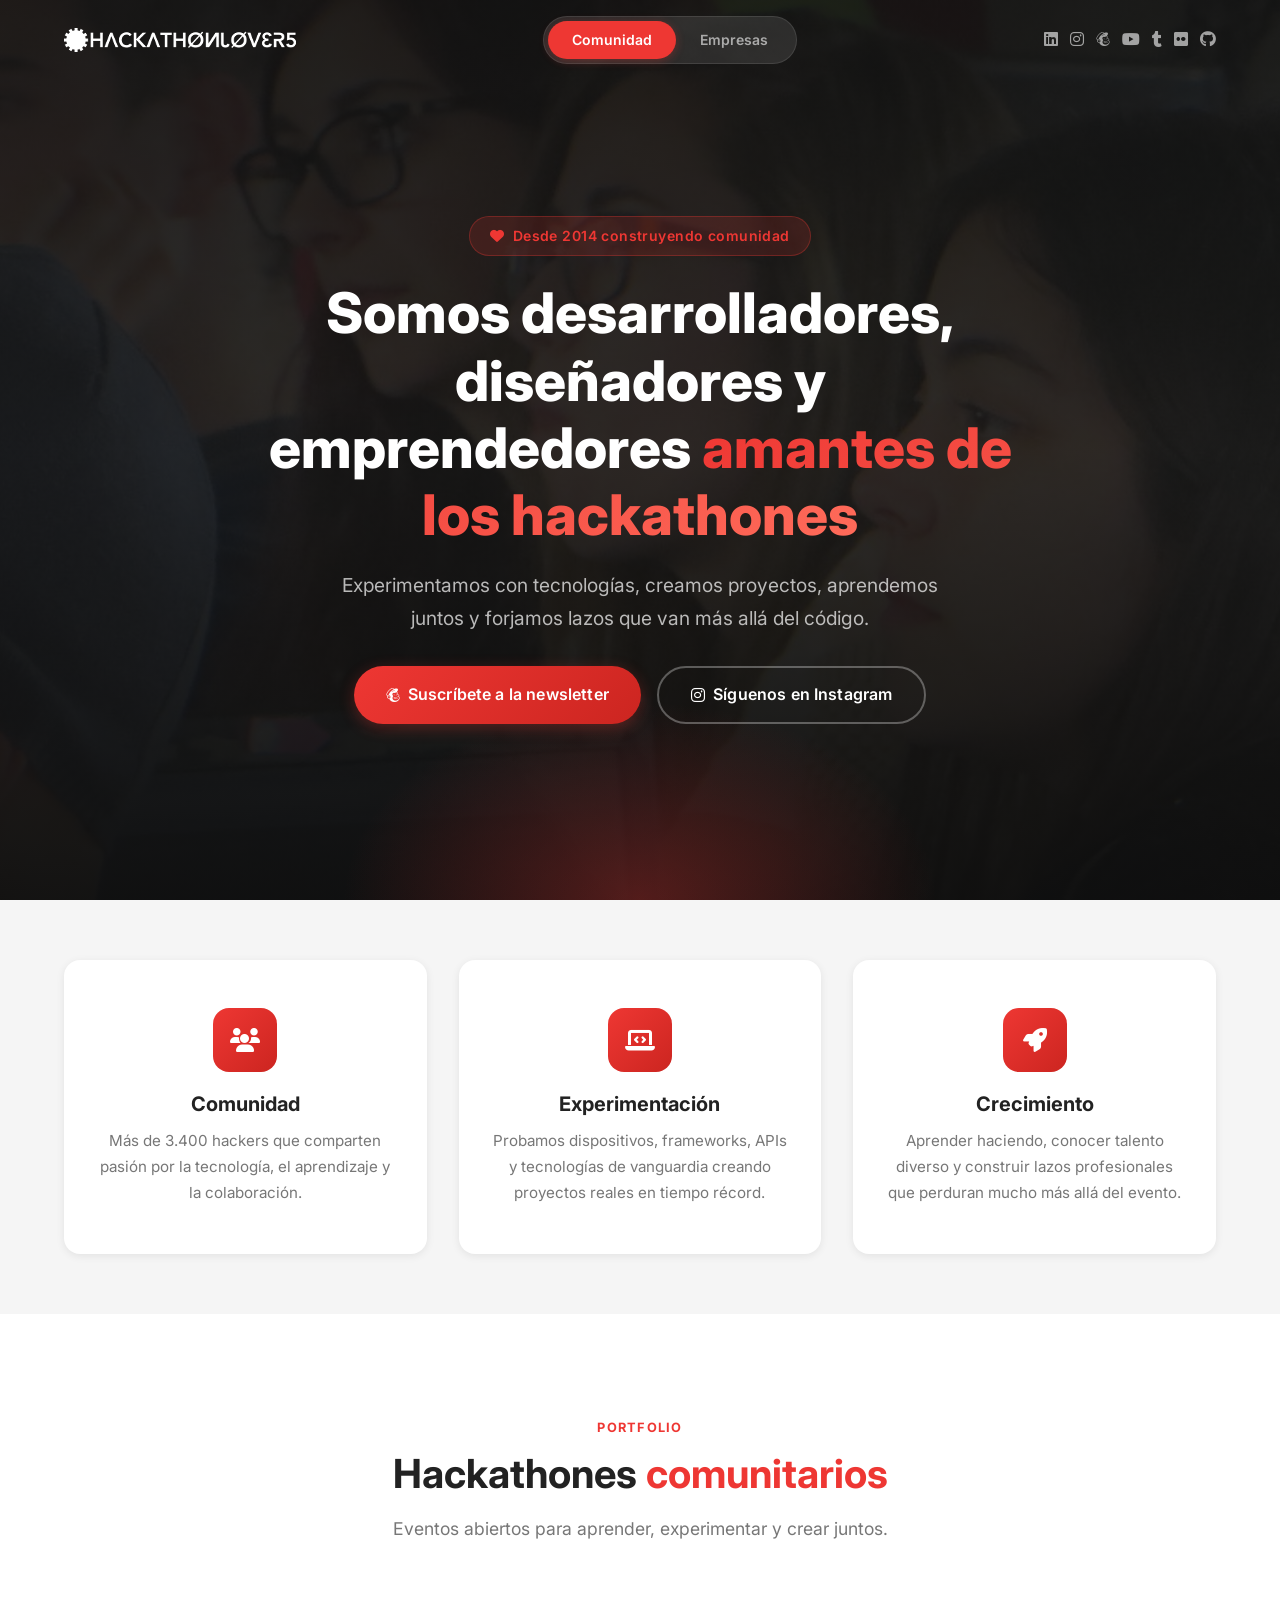
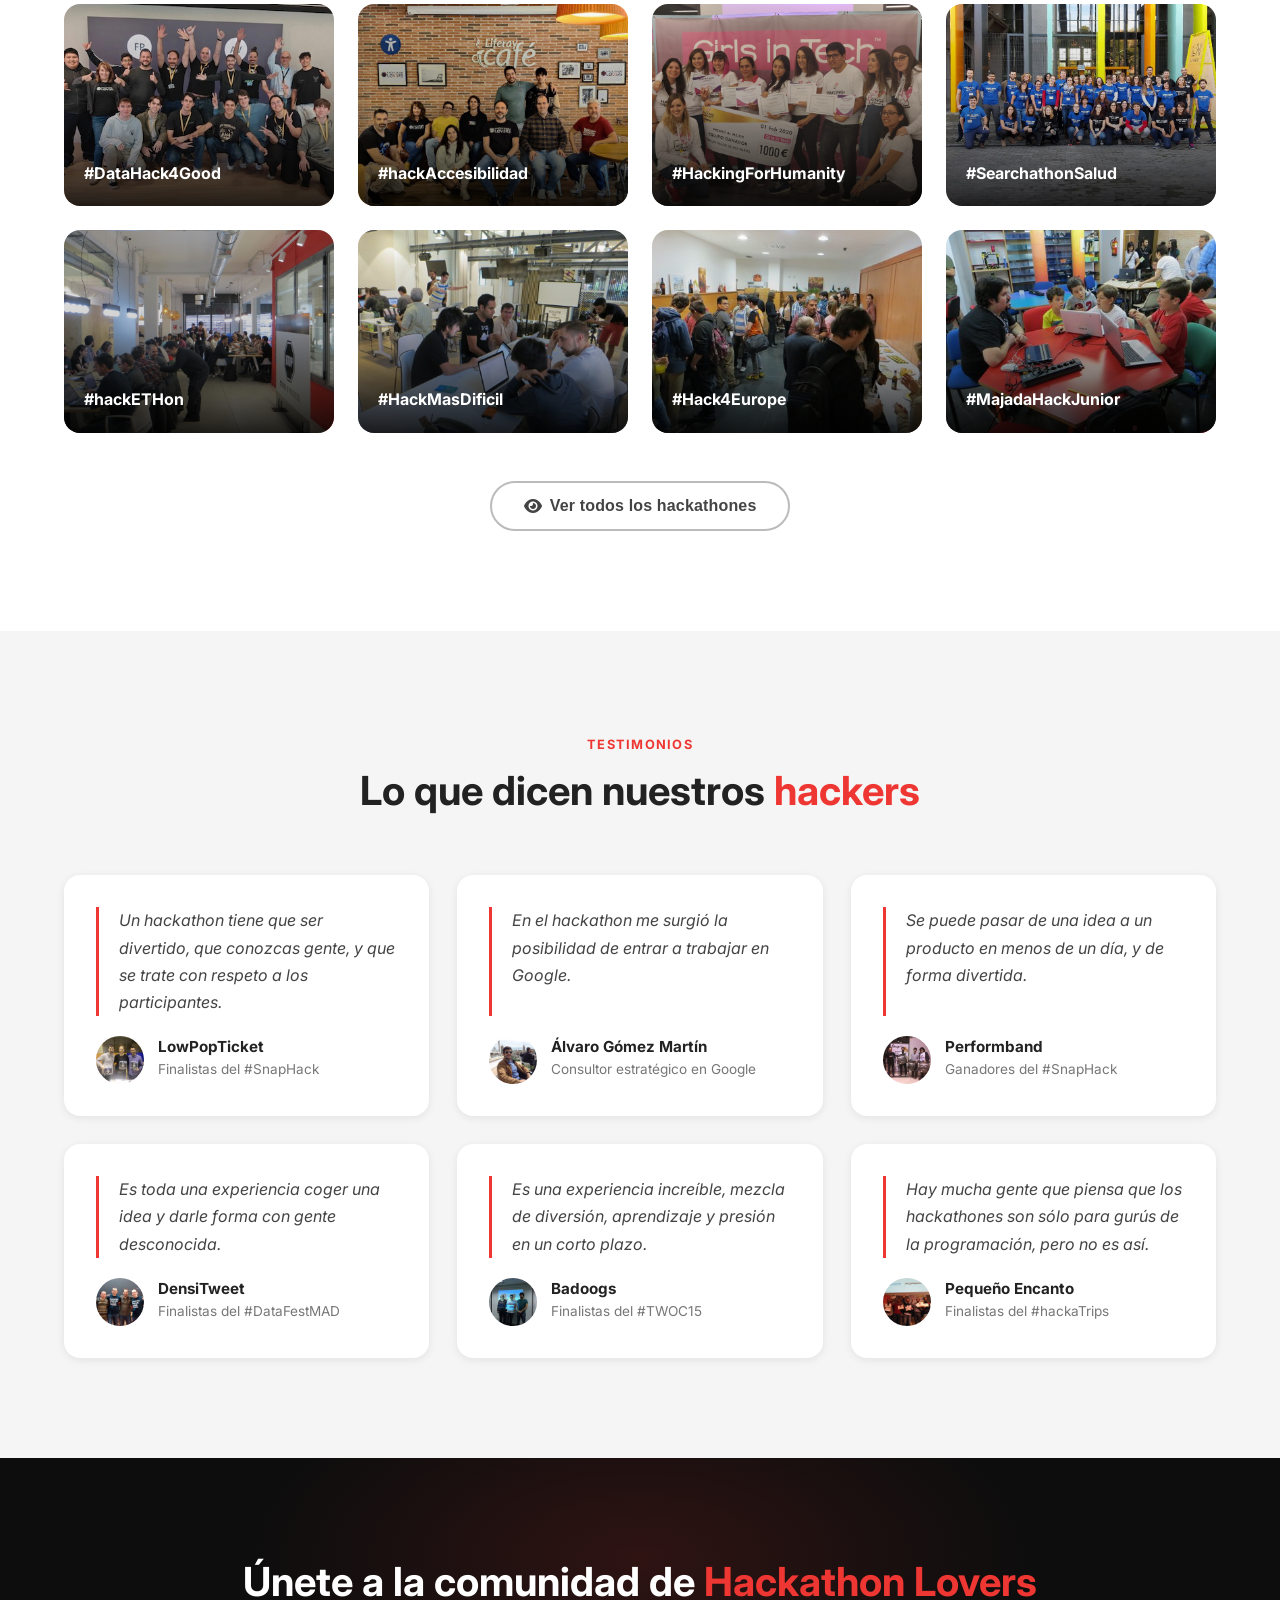
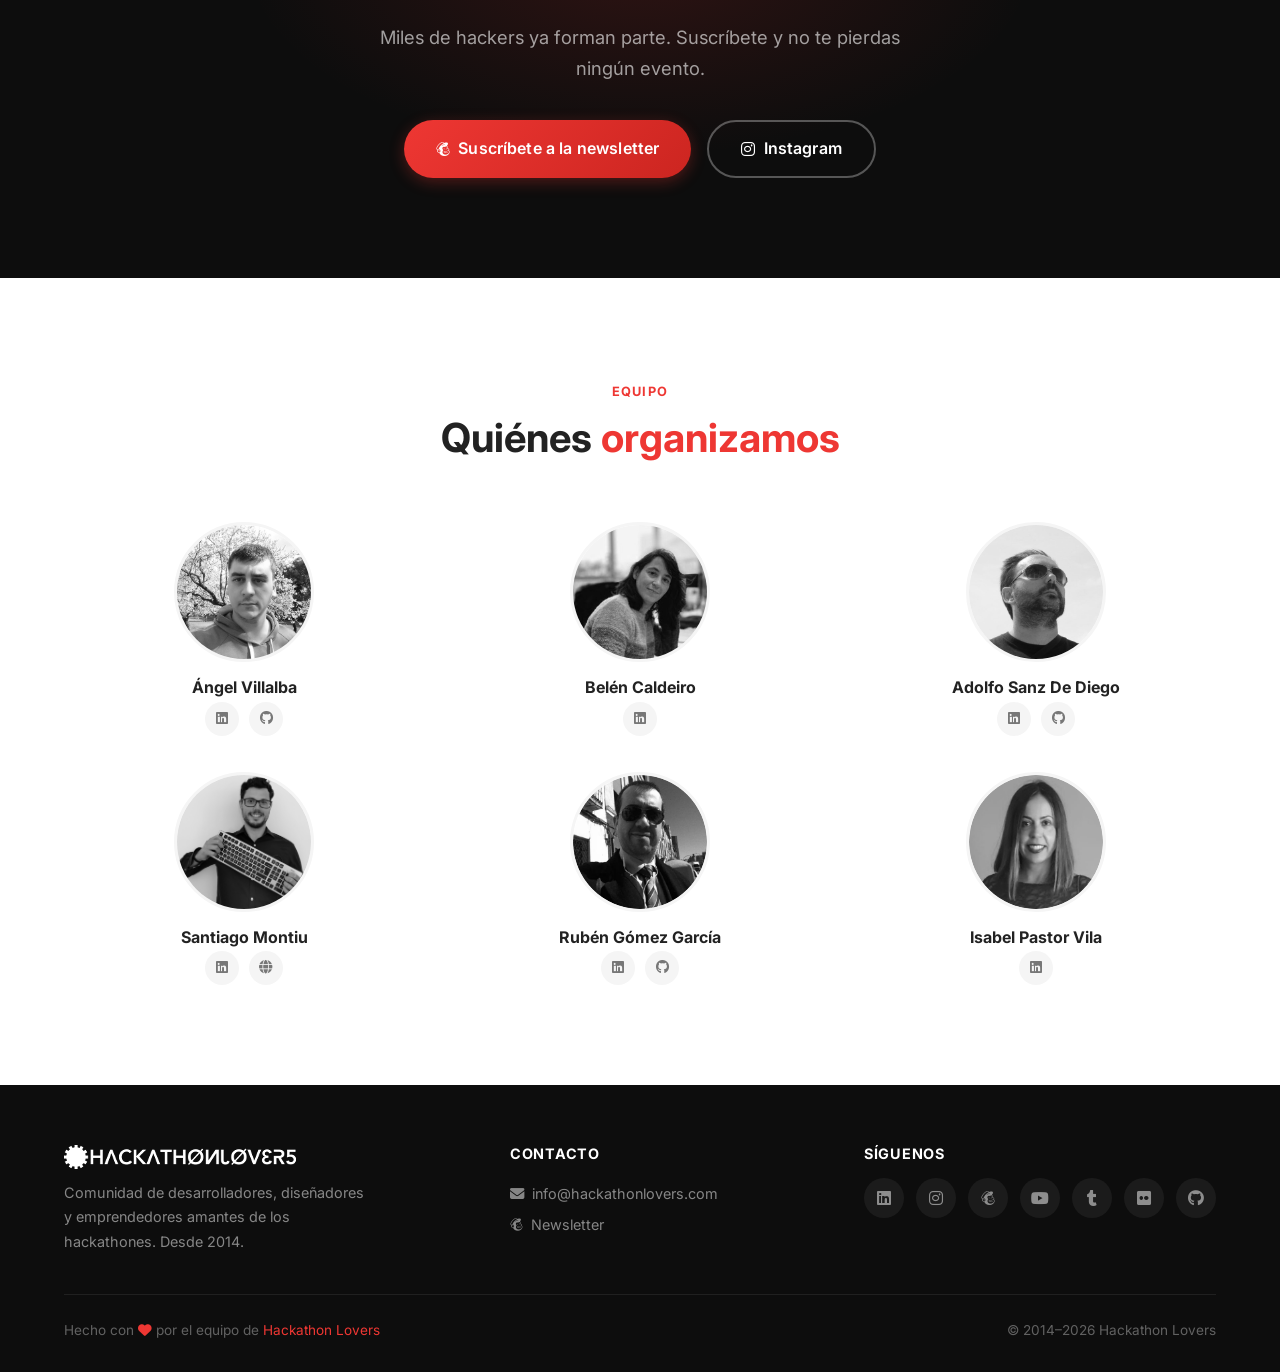
==== commit 36c33161: "feat: add cache control" ====
--- a/comunidad/index.html
+++ b/comunidad/index.html
@@ -68,7 +68,7 @@
   <link rel="shortcut icon" href="../../v4.0/images/logo/hackathon-lovers-icon-200.png">
 
   <!-- Preload hero image -->
-  <link rel="preload" as="image" href="https://hackathonlovers.com/v4.0/images/hackathones/3x1/1440/08-datafestmad-01-3x1-1440-white.jpg">
+  <link rel="preload" as="image" href="https://hackathonlovers.com/v4.0/images/hackathones/3x1/1440/08-datafestmad-01-3x1-1440-white.jpg?v=20260517">
 
   <!-- Google Fonts -->
   <link rel="preconnect" href="https://fonts.googleapis.com">
@@ -138,7 +138,7 @@
        HERO
        ============================================ -->
   <section class="hero" id="hero-community">
-    <div class="hero-bg" style="background-image: url('../../v4.0/images/hackathones/3x1/1440/08-datafestmad-01-3x1-1440-white.jpg')"></div>
+    <div class="hero-bg" style="background-image: url('../../v4.0/images/hackathones/3x1/1440/08-datafestmad-01-3x1-1440-white.jpg?v=20260517')"></div>
     <div class="hero-overlay"></div>
     <div class="hero-content">
       <div class="hero-badge">
--- a/styles.css
+++ b/styles.css
@@ -177,7 +177,6 @@
 }
 
 .navbar-logo img {
-  height: 28px;
   filter: brightness(0) invert(1);
 }
 
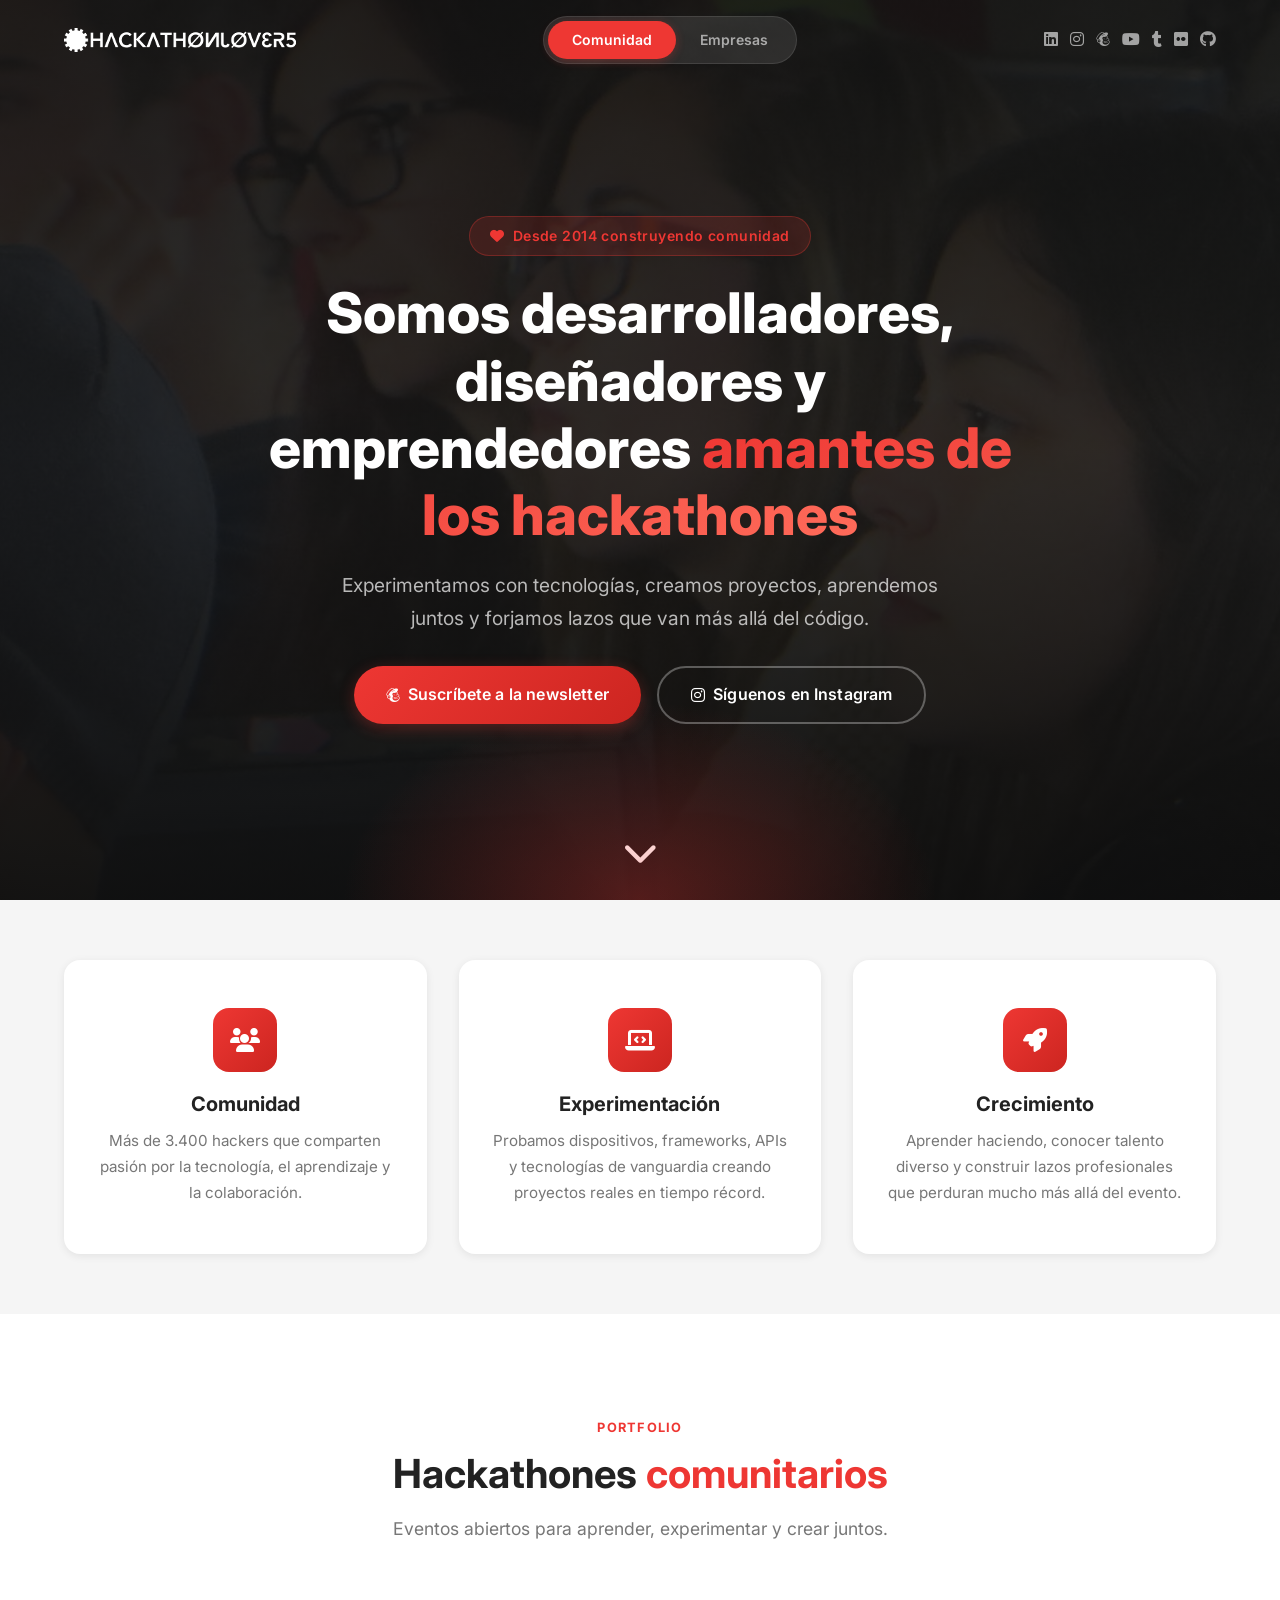
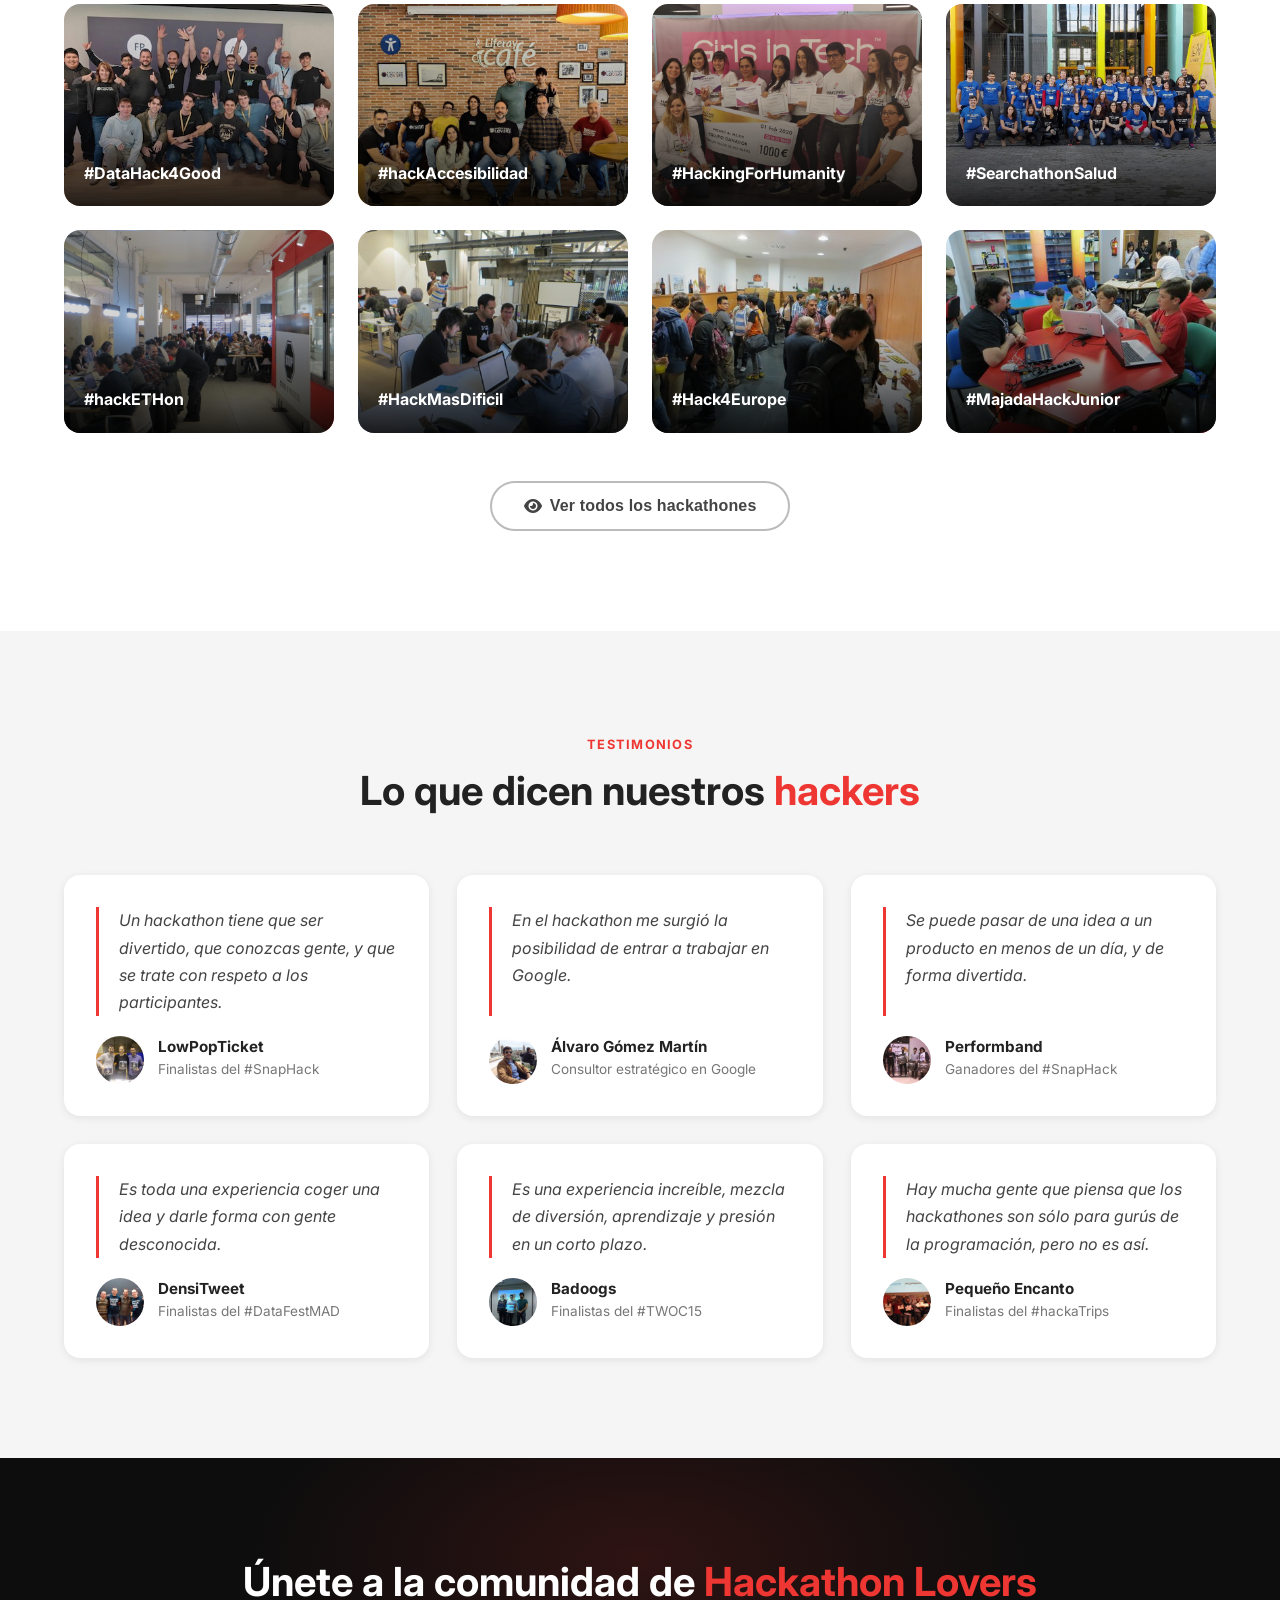
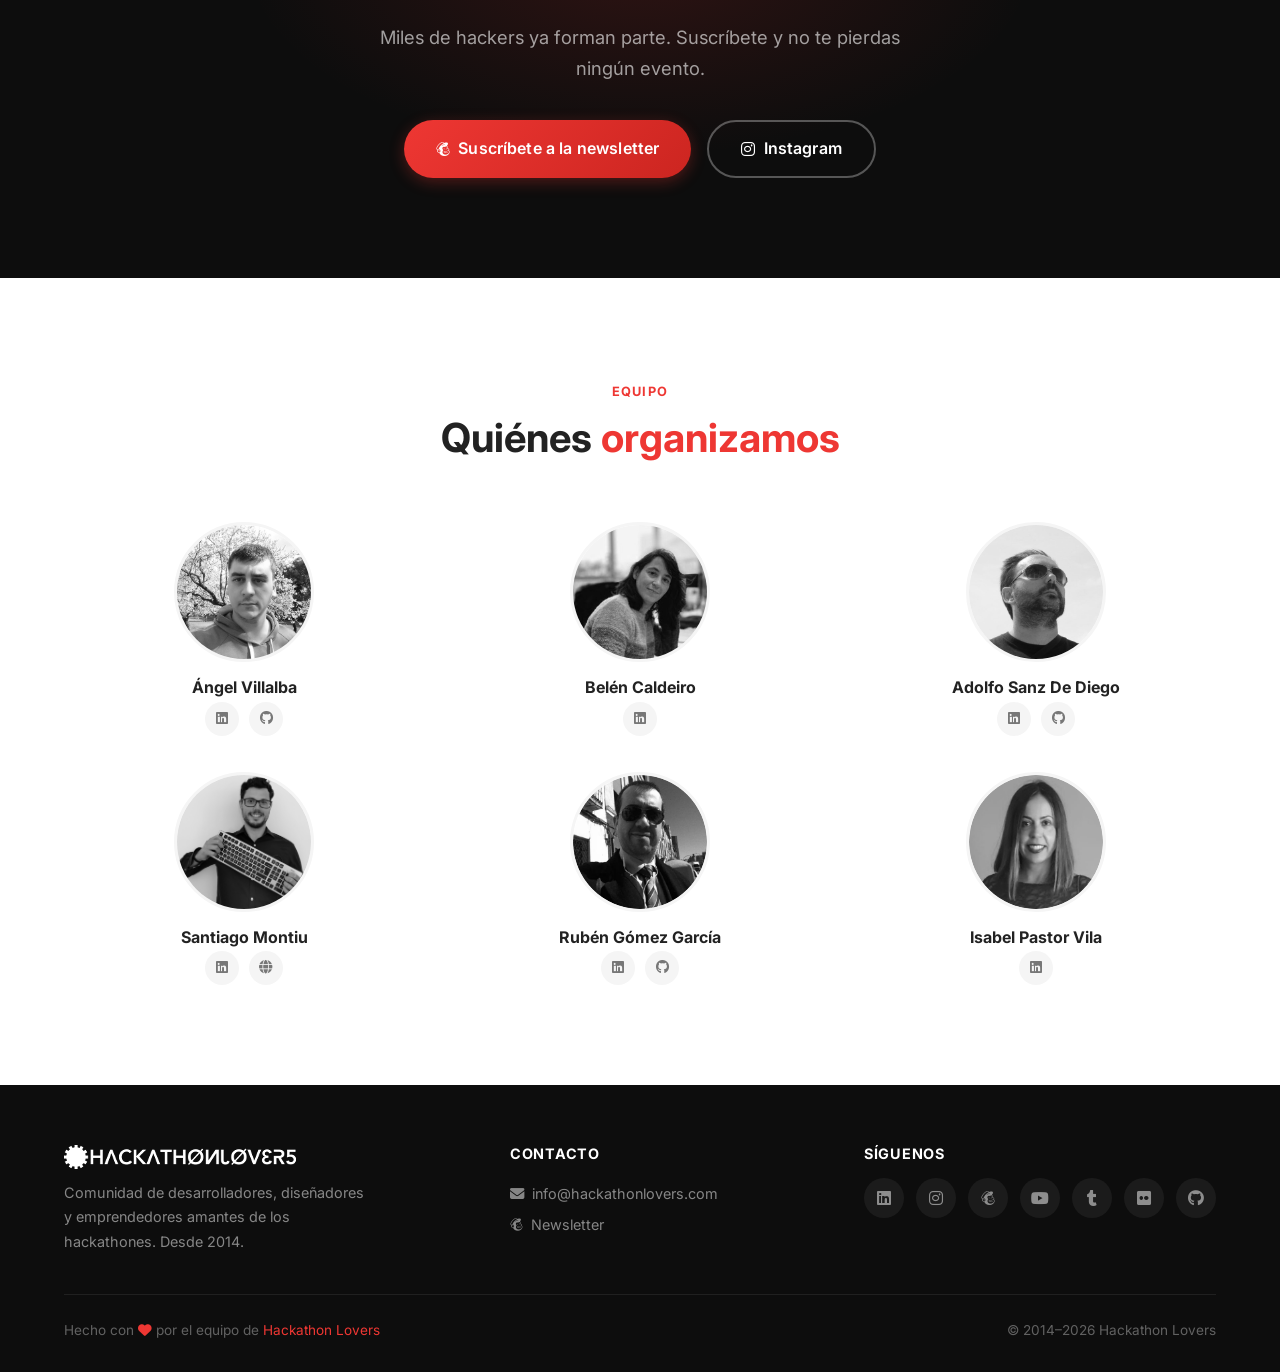
==== commit ab43fe2c: "feat: add scroll hint" ====
--- a/comunidad/index.html
+++ b/comunidad/index.html
@@ -156,6 +156,9 @@
         </a>
       </div>
     </div>
+    <a href="#values-community" class="scroll-indicator" aria-label="Scroll down to see more">
+      <i class="fa-solid fa-chevron-down"></i>
+    </a>
   </section>
 
 
--- a/styles.css
+++ b/styles.css
@@ -983,6 +983,13 @@
   display: grid;
 }
 
+.scroll-indicator{
+  color: white;
+  position: absolute;
+  bottom: 20px;
+  font-size: 30px;
+}
+
 /* --- Responsive --- */
 @media (max-width: 1024px) {
   .services-grid {
@@ -1147,3 +1154,35 @@
   background: var(--red);
   color: var(--white);
 }
+
+/* --- Scroll indicator --- */
+.scroll-indicator {
+  position: absolute;
+  bottom: 30px;
+  left: 50%;
+  transform: translateX(-50%);
+  font-size: 24px;
+  color: inherit;
+  animation: bounce 2s infinite;
+  text-decoration: none;
+  display: flex;
+  align-items: center;
+  justify-content: center;
+  cursor: pointer;
+  font-size: 35px;
+  color: white;
+  transition: opacity 0.3s ease;
+}
+
+.scroll-indicator:hover {
+  opacity: 1;
+}
+
+@keyframes bounce {
+  0%, 100% {
+    transform: translateX(-50%) translateY(0);
+  }
+  50% {
+    transform: translateX(-50%) translateY(10px);
+  }
+}
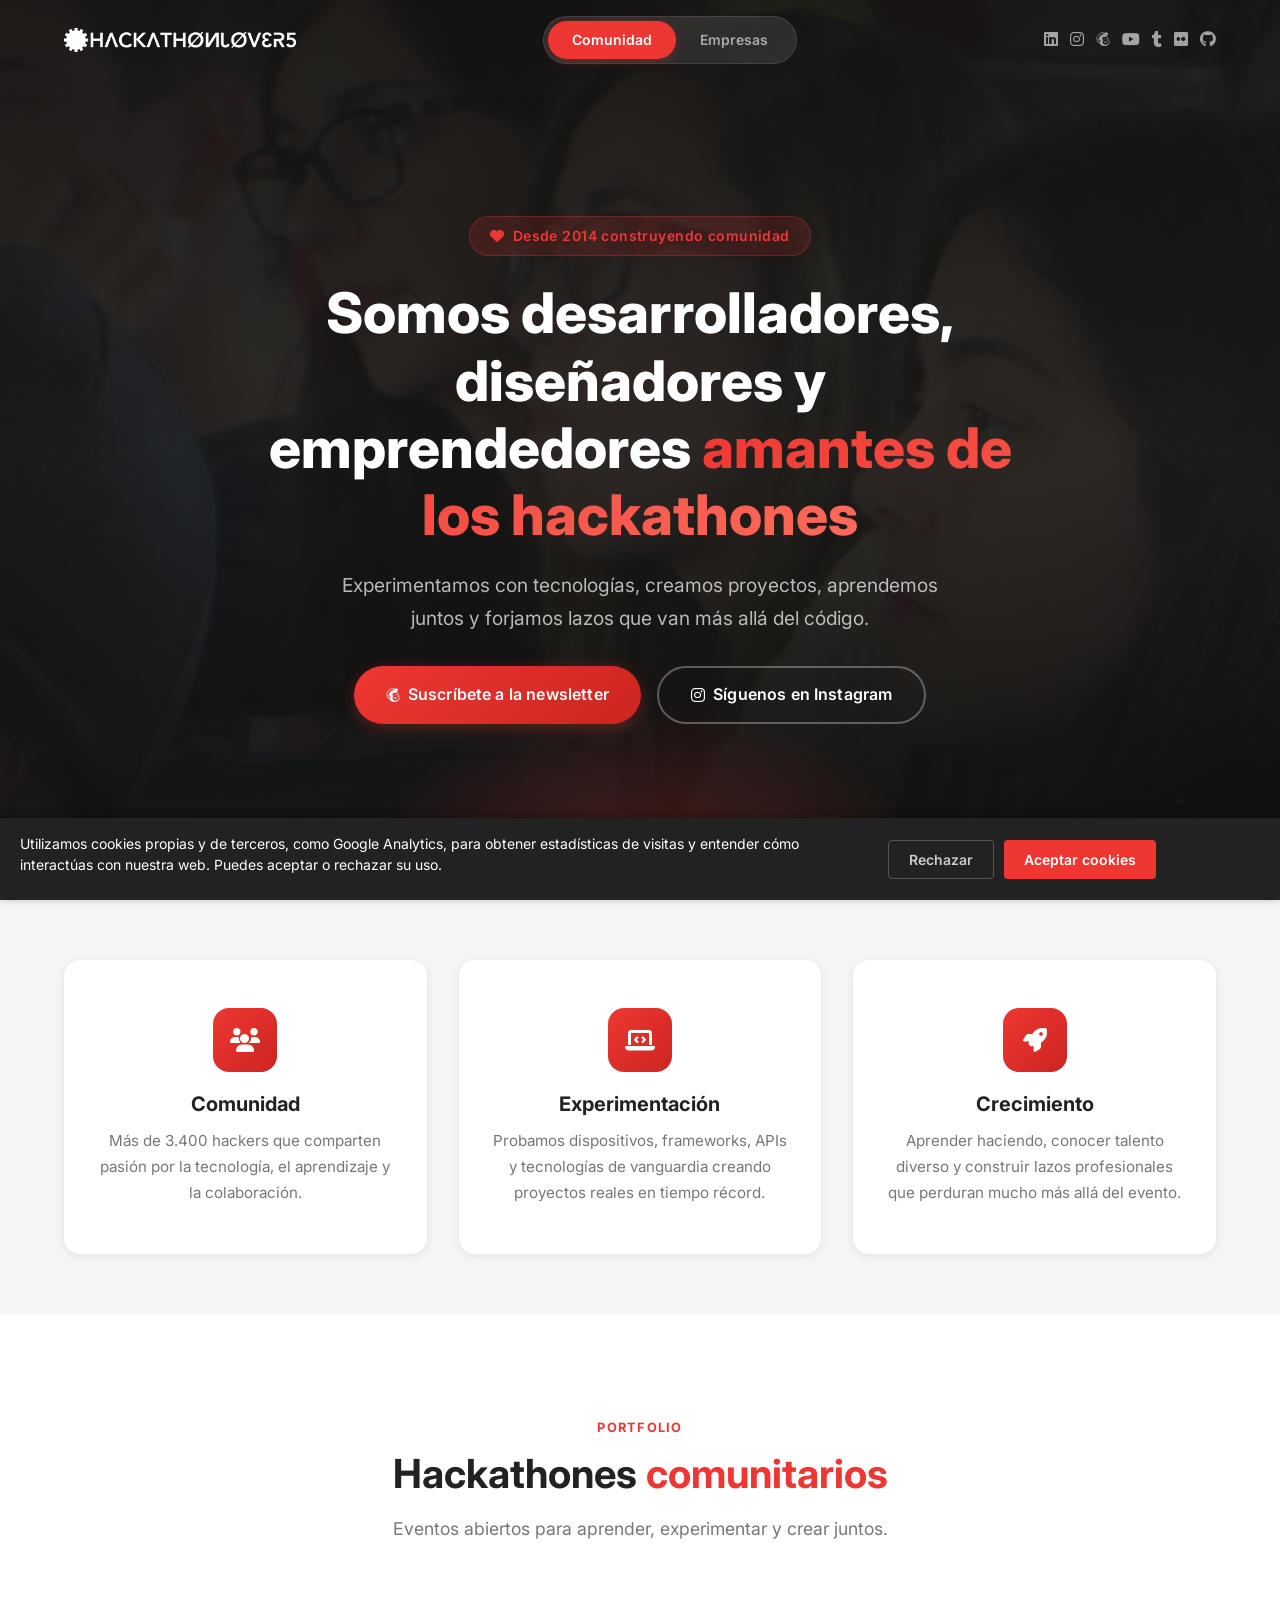
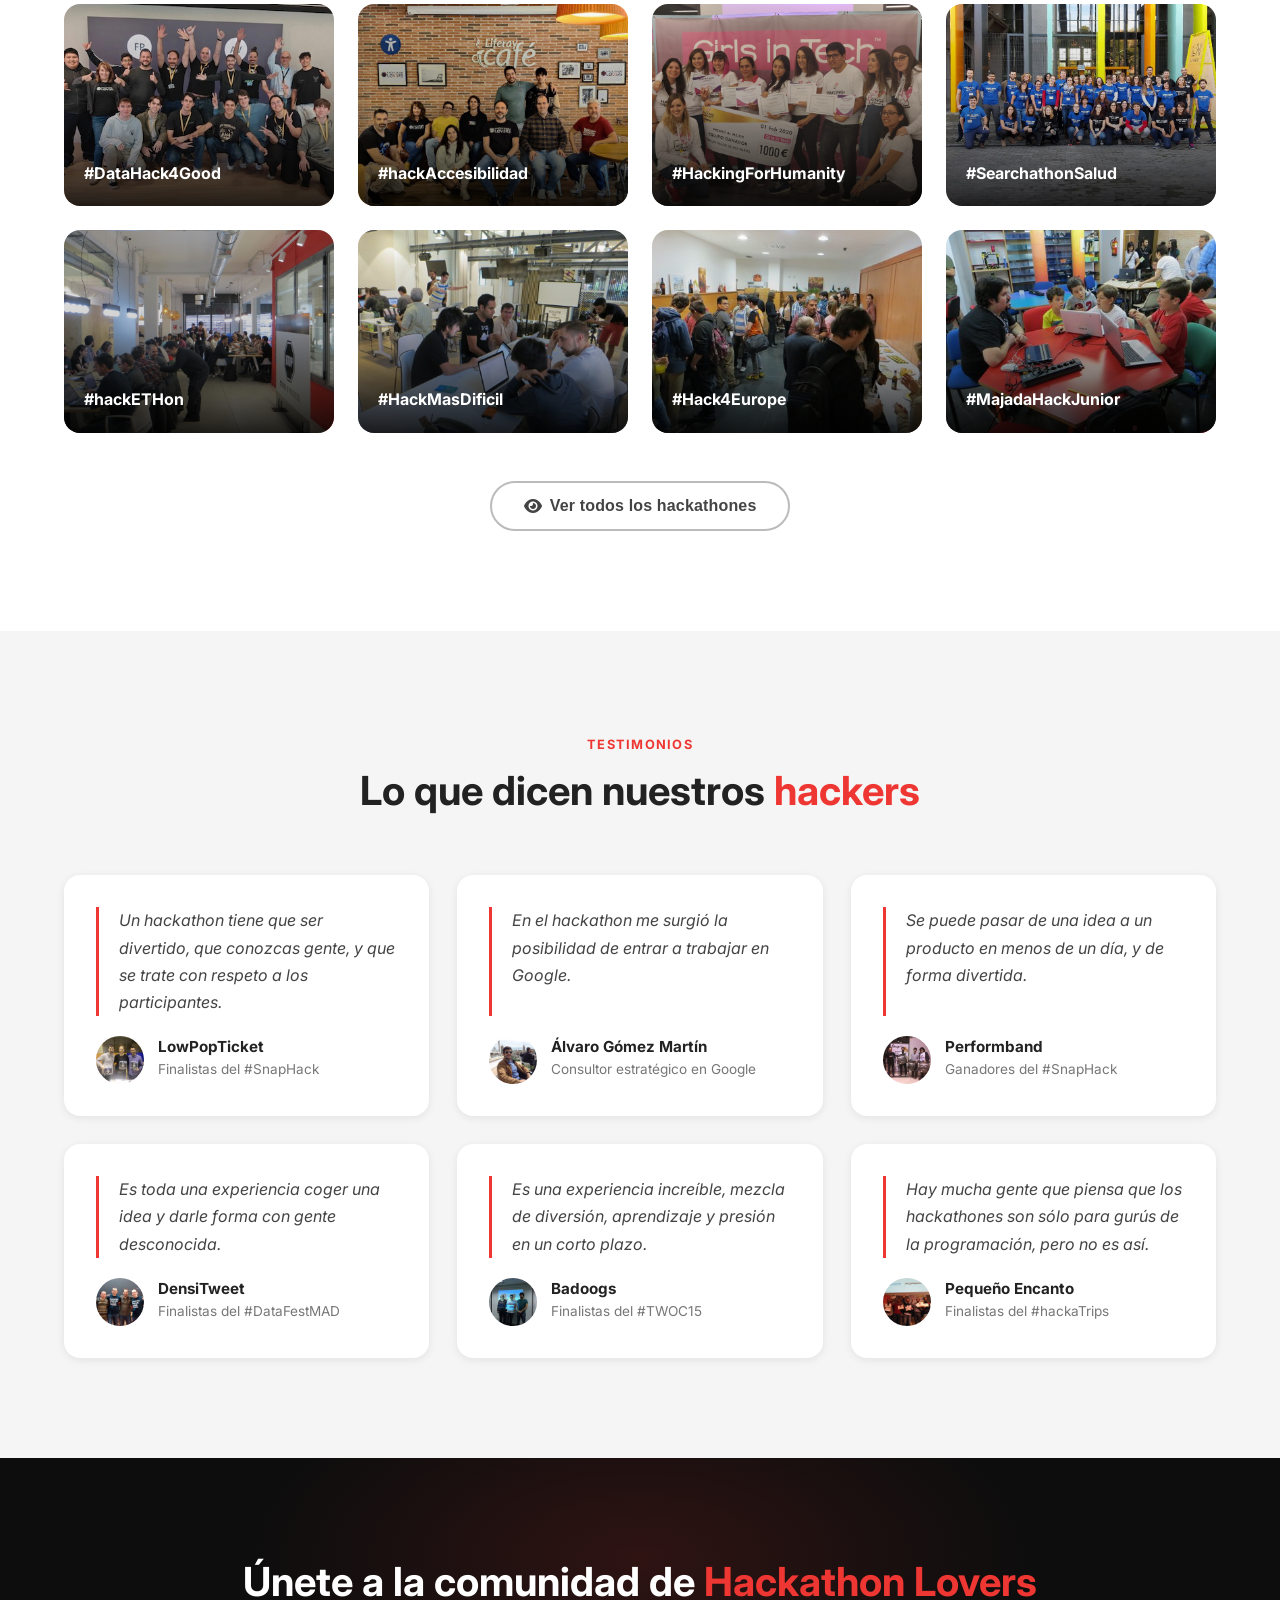
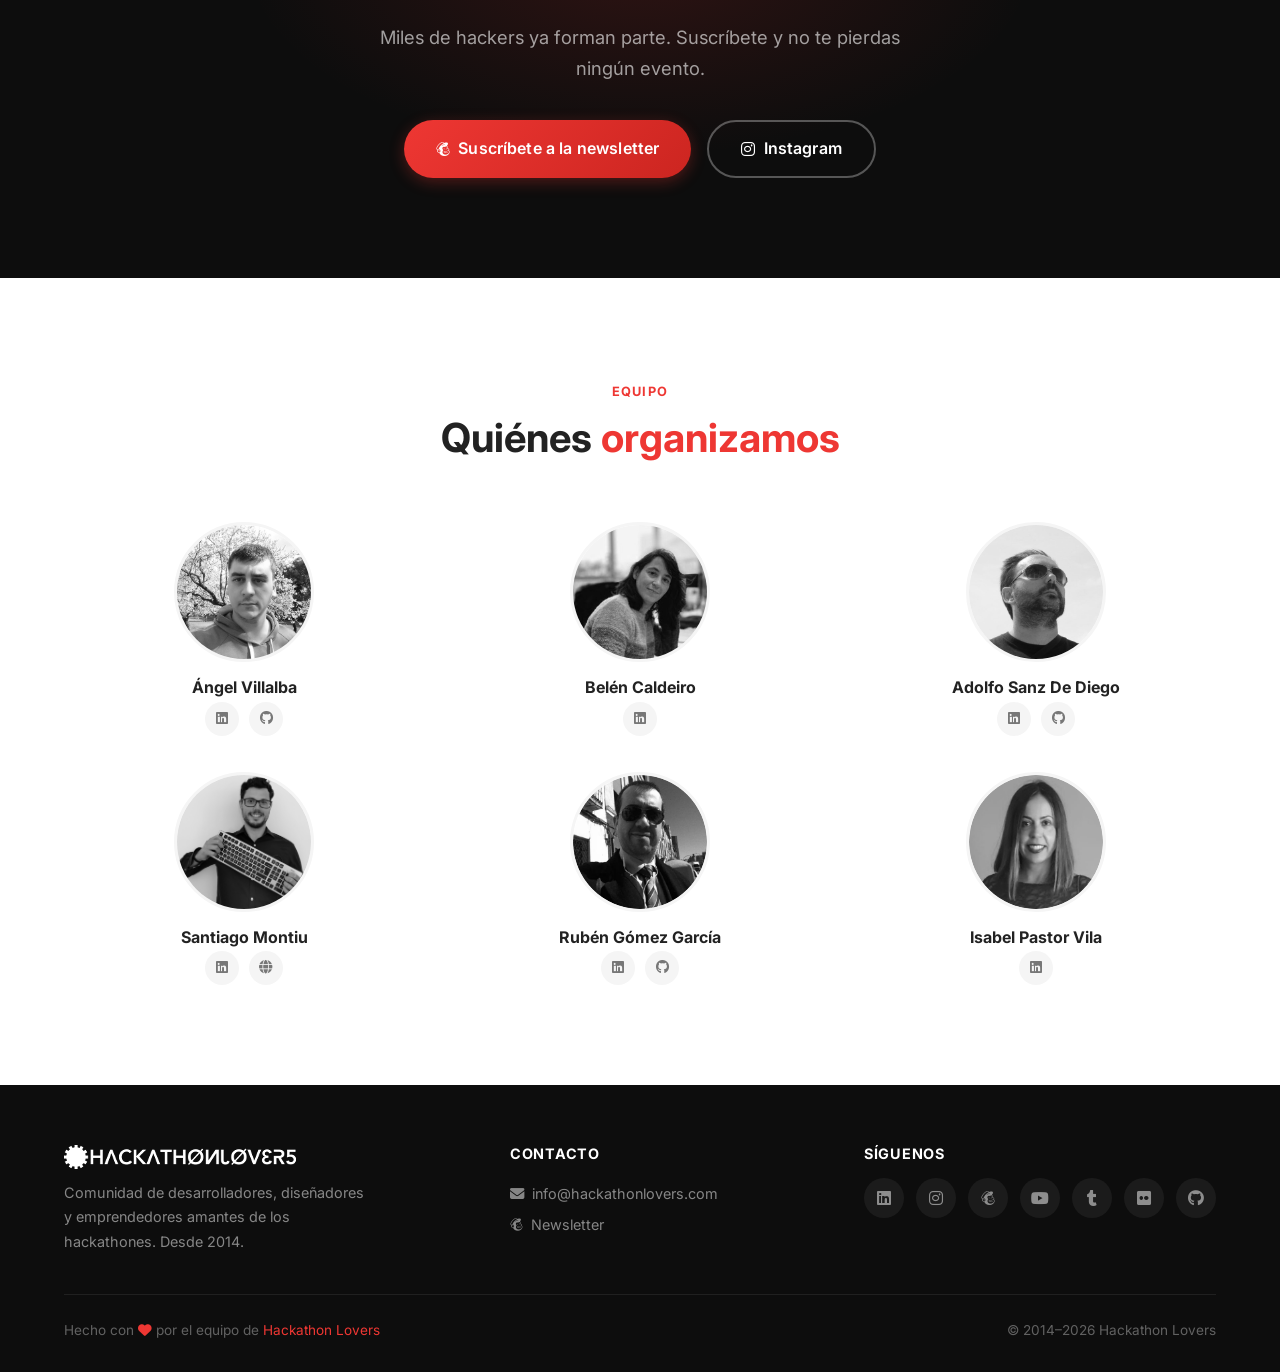
==== commit 3db5b376: "add google analytics and cookies banner" ====
--- a/comunidad/index.html
+++ b/comunidad/index.html
@@ -80,6 +80,8 @@
 
   <!-- Styles -->
   <link rel="stylesheet" href="../styles.css">
+  <!-- Cookie Banner -->
+  <link rel="stylesheet" href="../v4.0/css/cookie-consent.css">
 </head>
 
 <body class="community-mode">
@@ -492,6 +494,7 @@
   <!-- ============================================
        JAVASCRIPT
        ============================================ -->
+  <script src="../v4.0/js/cookie-consent.js"></script>
   <script>
     document.addEventListener('DOMContentLoaded', function () {
 
--- a/v4.0/css/cookie-consent.css
+++ b/v4.0/css/cookie-consent.css
@@ -0,0 +1,88 @@
+/* Panel de Cookies - Hackathon Lovers */
+
+#cookie-consent-banner {
+  position: fixed;
+  bottom: 0;
+  left: 0;
+  width: 100%;
+  background-color: #222;
+  color: #fff;
+  padding: 15px 20px;
+  box-sizing: border-box;
+  display: flex;
+  flex-wrap: wrap;
+  justify-content: space-between;
+  align-items: center;
+  z-index: 9999;
+  box-shadow: 0 -2px 10px rgba(0, 0, 0, 0.3);
+  font-family: 'Inter', sans-serif;
+  transform: translateY(100%);
+  transition: transform 0.3s ease-in-out;
+}
+
+#cookie-consent-banner.show {
+  transform: translateY(0);
+}
+
+.cookie-text {
+  flex: 1 1 60%;
+  font-size: 14px;
+  line-height: 1.5;
+  margin-right: 20px;
+  margin-bottom: 10px;
+}
+
+.cookie-buttons {
+  flex: 1 1 auto;
+  display: flex;
+  gap: 10px;
+  white-space: nowrap;
+}
+
+.cookie-btn {
+  border: none;
+  border-radius: 4px;
+  padding: 10px 20px;
+  font-size: 14px;
+  font-weight: 600;
+  cursor: pointer;
+  transition: background-color 0.2s, opacity 0.2s;
+  font-family: inherit;
+}
+
+.cookie-btn-accept {
+  background-color: #ee3733; /* Color acento de Hackathon Lovers */
+  color: #fff;
+}
+
+.cookie-btn-accept:hover {
+  background-color: #d12e2a;
+}
+
+.cookie-btn-reject {
+  background-color: transparent;
+  color: #ccc;
+  border: 1px solid #555;
+}
+
+.cookie-btn-reject:hover {
+  background-color: #333;
+  color: #fff;
+}
+
+@media (max-width: 600px) {
+  #cookie-consent-banner {
+    flex-direction: column;
+    align-items: stretch;
+    padding: 15px;
+  }
+  .cookie-text {
+    margin-right: 0;
+  }
+  .cookie-buttons {
+    flex-direction: column;
+  }
+  .cookie-btn {
+    width: 100%;
+  }
+}
